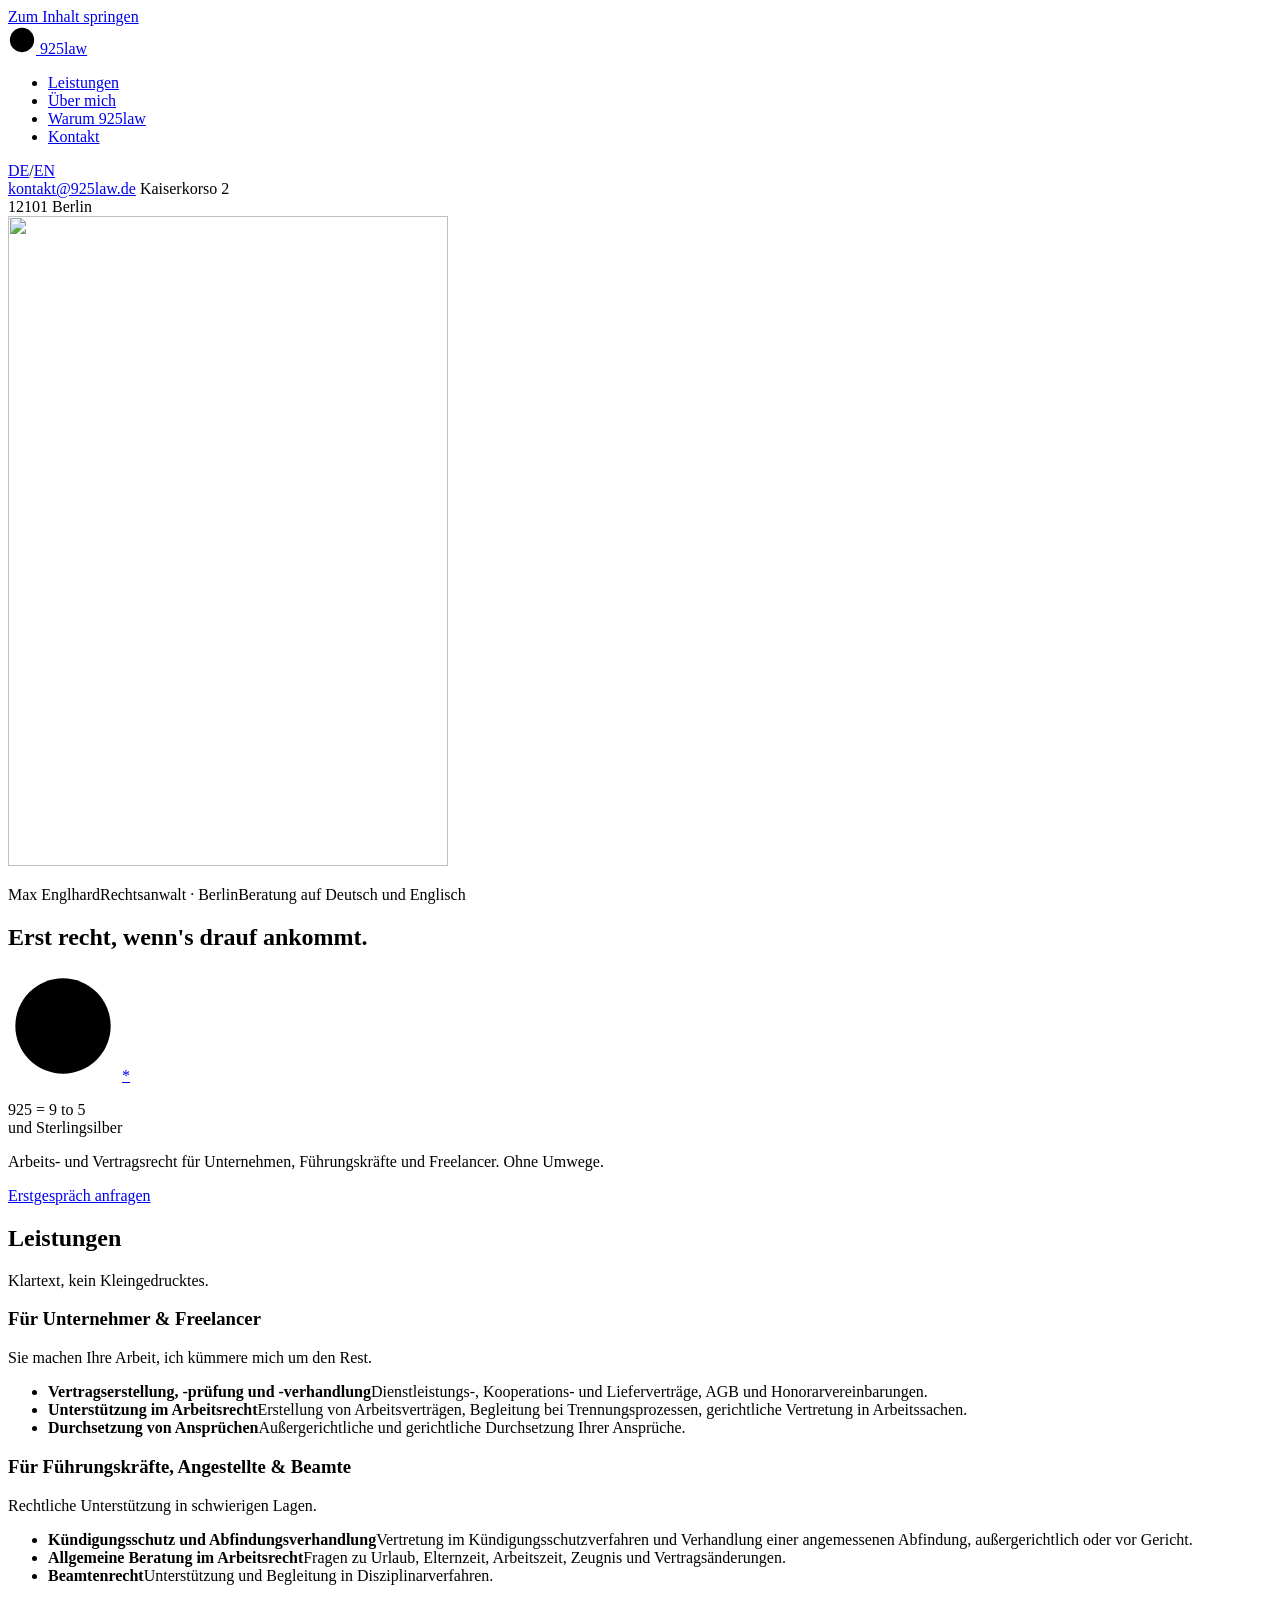
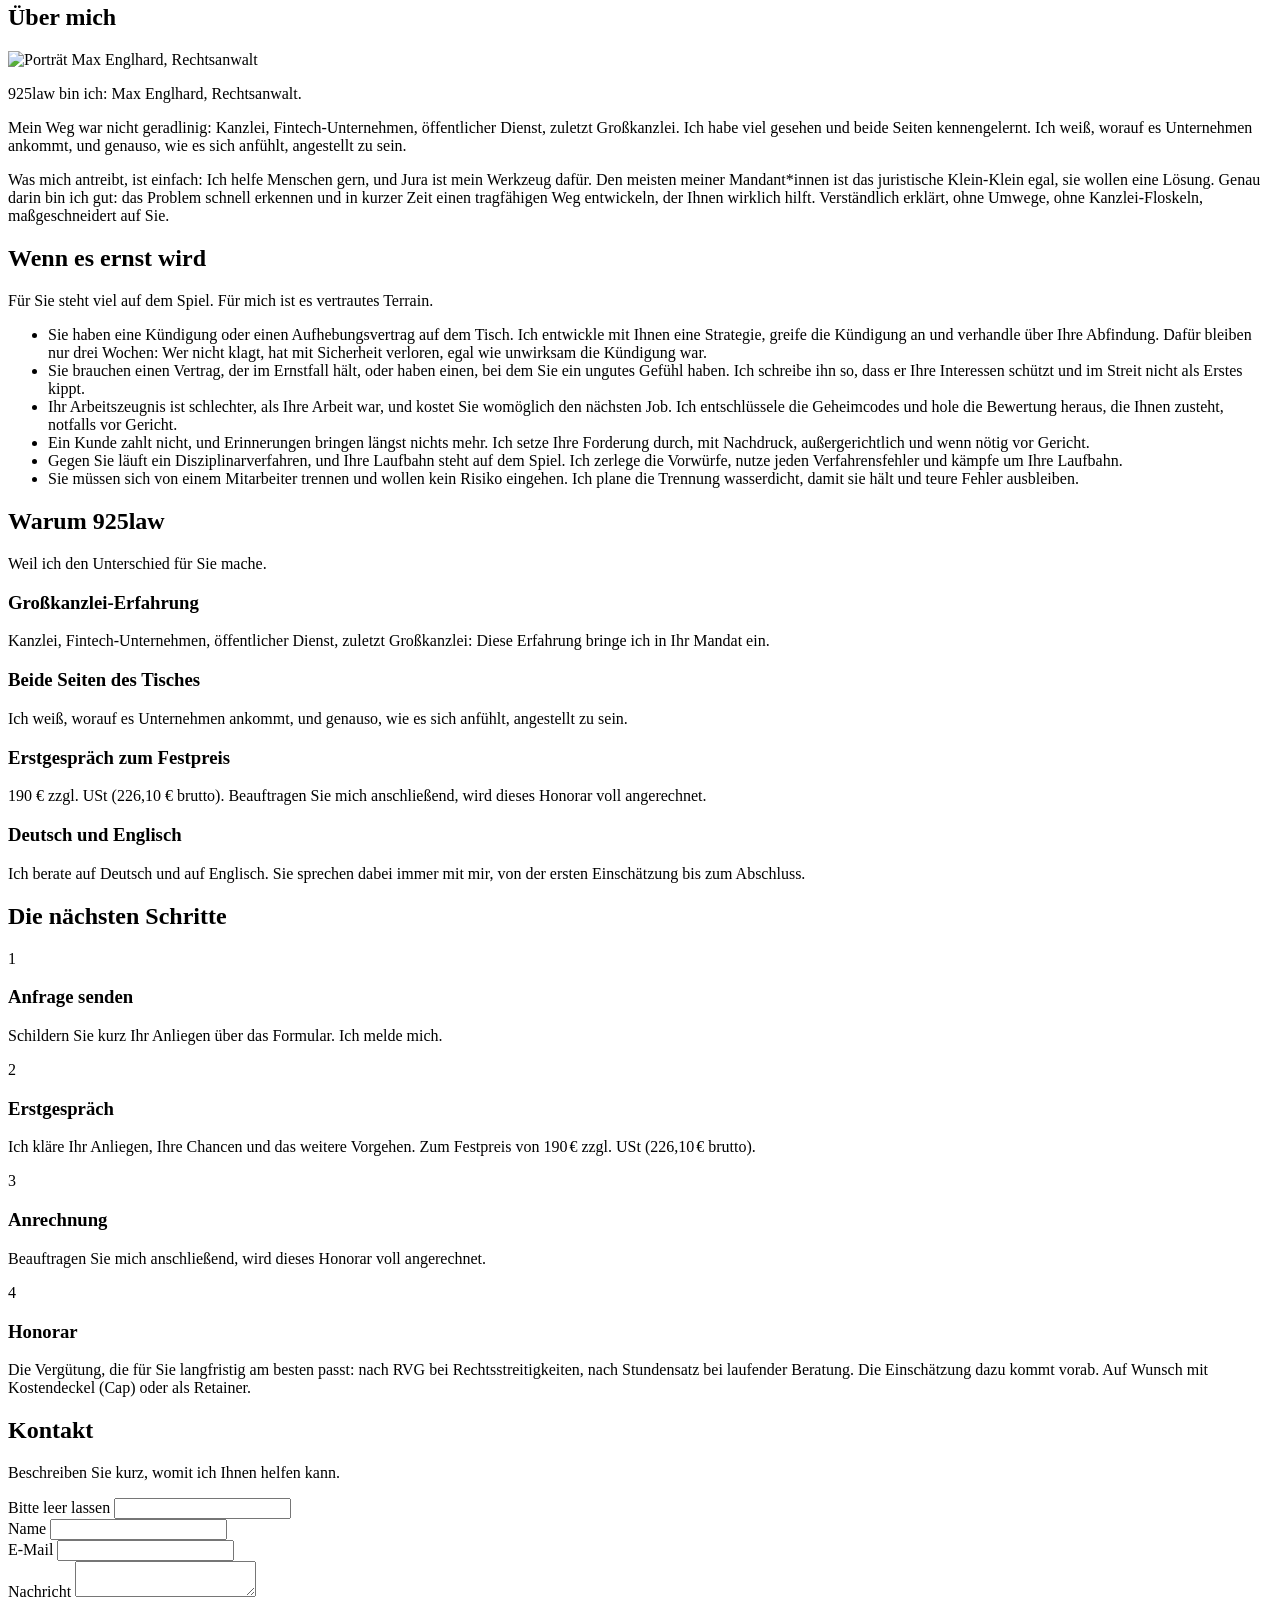
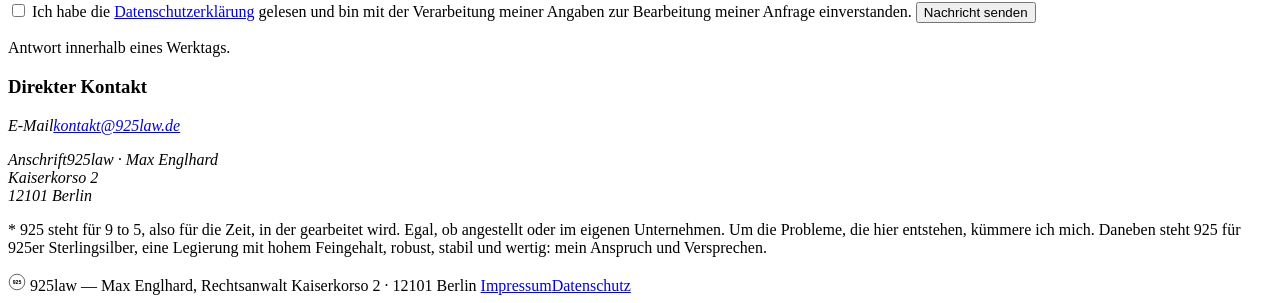
==== website/index.html @ c3d80849 "Remove three unused CSS rules (.asterisk, #about p.punch, .why-item h3 .neg)" ====
<!DOCTYPE html>

<html class="home" lang="de">
<head>
<meta charset="utf-8">
<meta content="width=device-width, initial-scale=1.0" name="viewport">
<script>if('IntersectionObserver' in window){document.documentElement.classList.add('js-anim');}</script>
<title>925law – Rechtsanwalt Arbeitsrecht &amp; Vertragsrecht Berlin | Max Englhard</title>
<link href="/fonts.css?v=c074624e13" rel="stylesheet">
<link href="/site.css?v=eb62a90354" rel="stylesheet">
<meta content="Rechtsanwalt Max Englhard, Berlin: Arbeits- und Vertragsrecht. Kündigung, Abfindung, Aufhebungsvertrag, Verträge, Forderungen. Erstgespräch zum Festpreis." name="description"><meta content="index,follow" name="robots"><meta content="Max Englhard" name="author"><link href="https://925law.de/" rel="canonical"><link href="https://925law.de/" hreflang="de" rel="alternate"><link href="https://925law.de/en/" hreflang="en" rel="alternate"><link href="https://925law.de/" hreflang="x-default" rel="alternate"><link href="/favicon.svg" rel="icon" type="image/svg+xml"><link href="/favicon-32.png" rel="icon" sizes="32x32" type="image/png"><link href="/apple-touch-icon.png" rel="apple-touch-icon"><meta content="website" property="og:type"><meta content="925law" property="og:site_name"><meta content="925law – Rechtsanwalt Arbeitsrecht &amp; Vertragsrecht Berlin | Max Englhard" property="og:title"><meta content="Rechtsanwalt Max Englhard, Berlin: Arbeits- und Vertragsrecht. Kündigung, Abfindung, Aufhebungsvertrag, Verträge, Forderungen. Erstgespräch zum Festpreis." property="og:description"><meta content="https://925law.de/" property="og:url"><meta content="https://925law.de/og-image.png" property="og:image"><meta content="de_DE" property="og:locale"><meta content="en_US" property="og:locale:alternate"><meta content="summary_large_image" name="twitter:card"><meta content="925law – Rechtsanwalt Arbeitsrecht &amp; Vertragsrecht Berlin | Max Englhard" name="twitter:title"><meta content="Rechtsanwalt Max Englhard, Berlin: Arbeits- und Vertragsrecht. Kündigung, Abfindung, Aufhebungsvertrag, Verträge, Forderungen. Erstgespräch zum Festpreis." name="twitter:description"><meta content="https://925law.de/og-image.png" name="twitter:image"><script type="application/ld+json">{
  "@context": "https://schema.org",
  "@type": "Attorney",
  "name": "925law – Max Englhard",
  "url": "https://925law.de/",
  "image": "https://925law.de/og-image.png",
  "description": "Rechtsanwalt Max Englhard, Berlin: Arbeits- und Vertragsrecht. Kündigung, Abfindung, Aufhebungsvertrag, Verträge, Forderungen. Erstgespräch zum Festpreis.",
  "areaServed": "Berlin, Germany",
  "availableLanguage": [
    "de",
    "en"
  ],
  "knowsAbout": [
    "Arbeitsrecht",
    "Kündigungsschutz",
    "Abfindung",
    "Aufhebungsvertrag",
    "Vertragsrecht",
    "Forderungseinzug",
    "Beamtenrecht",
    "Employment law",
    "Contract law"
  ],
  "founder": {
    "@type": "Person",
    "name": "Max Englhard",
    "jobTitle": "Rechtsanwalt"
  },
  "memberOf": {
    "@type": "Organization",
    "name": "Rechtsanwaltskammer Berlin"
  },
  "address": {
    "@type": "PostalAddress",
    "streetAddress": "Kaiserkorso 2",
    "postalCode": "12101",
    "addressLocality": "Berlin",
    "addressCountry": "DE"
  },
  "email": "kontakt@925law.de"
}</script><script data-domain="925law.de" defer src="https://plausible.io/js/script.js"></script></head>
<body>
<a class="skip" href="#hero">Zum Inhalt springen</a>
<div class="layout">
<nav class="sidebar">
<div class="sidebar-top">
<a class="brand" href="#hero">
<svg aria-hidden="true" class="logo-mark" height="28" viewbox="0 0 120 120" width="28">
<circle cx="60" cy="60" r="52"></circle>
<circle cx="60" cy="60" opacity="0.5" r="42" stroke-width="1.4"></circle>
<text font-size="26" text-anchor="middle" x="60" y="68">925</text>
</svg>
<span>925law</span>
</a>
<ul>
<li><a href="#services">Leistungen</a></li>
<li><a href="#about">Über mich</a></li>
<li><a href="#why">Warum 925law</a></li>
<li><a href="#contact">Kontakt</a></li>
</ul>
</div>
<div class="sidebar-bottom">
<div class="lang-switch"><a aria-current="true" class="lang-de lang-active" href="/" hreflang="de">DE</a><span aria-hidden="true" class="sep">/</span><a class="lang-en" href="/en/" hreflang="en">EN</a></div>
<a href="mailto:kontakt@925law.de">kontakt@925law.de</a>

<span class="sidebar-address">Kaiserkorso 2<br>12101 Berlin</span>
</div>
</nav>
<main>
<section id="hero">
<div class="hero-id">
<img alt class="hero-portrait" decoding="async" height="650" src="/portrait.webp" width="440">
<p class="kicker"><span class="kicker-name">Max Englhard</span><span>Rechtsanwalt · Berlin</span><span>Beratung auf Deutsch und Englisch</span></p>
</div>
<div class="hero-headline-row">
<h1>Erst <span class="accent-num">recht</span>, wenn's drauf ankommt.</h1>
<div class="stamp-wrap">
<div class="stamp-mark">
<svg aria-hidden="true" class="stamp stamp-hero" height="110" viewbox="0 0 120 120" width="110">
<circle cx="60" cy="60" r="52"></circle>
<circle cx="60" cy="60" opacity="0.5" r="42" stroke-width="0.8"></circle>
<text font-size="26" text-anchor="middle" x="60" y="68">925</text>
</svg>
<a aria-label="Erklärung zu 925" class="stamp-asterisk" href="#footnote">*</a>
</div>
<p class="stamp-note">925 = 9 to 5<br>und Sterlingsilber</p>
</div>
</div>
<p class="sub">Arbeits- und Vertragsrecht für Unternehmen, Führungskräfte und Freelancer. Ohne Umwege.</p>
<a class="cta" href="#contact">Erstgespräch anfragen</a>
</section>
<section id="services">
<h2 class="section-title">Leistungen</h2>
<p class="section-lead"><span class="accent-word">Klartext</span>, kein Kleingedrucktes.</p>
<div class="services-stack">
<div class="service-block">
<div>
<h3>Für Unternehmer &amp; Freelancer</h3>
<p class="intro">Sie machen Ihre Arbeit, ich kümmere mich um den Rest.</p>
</div>
<ul>
<li><strong>Vertragserstellung, -prüfung und -verhandlung</strong><span>Dienstleistungs-, Kooperations- und Lieferverträge, AGB und Honorarvereinbarungen.</span></li>
<li><strong>Unterstützung im Arbeitsrecht</strong><span>Erstellung von Arbeitsverträgen, Begleitung bei Trennungsprozessen, gerichtliche Vertretung in Arbeitssachen.</span></li>
<li><strong>Durchsetzung von Ansprüchen</strong><span>Außergerichtliche und gerichtliche Durchsetzung Ihrer Ansprüche.</span></li>
</ul>
</div>
<div class="service-block">
<div>
<h3>Für Führungskräfte, Angestellte &amp; Beamte</h3>
<p class="intro">Rechtliche Unterstützung in schwierigen Lagen.</p>
</div>
<ul>
<li><strong>Kündigungsschutz und Abfindungsverhandlung</strong><span>Vertretung im Kündigungsschutzverfahren und Verhandlung einer angemessenen Abfindung, außergerichtlich oder vor Gericht.</span></li>
<li><strong>Allgemeine Beratung im Arbeitsrecht</strong><span>Fragen zu Urlaub, Elternzeit, Arbeitszeit, Zeugnis und Vertragsänderungen.</span></li>
<li><strong>Beamtenrecht</strong><span>Unterstützung und Begleitung in Disziplinarverfahren.</span></li>
</ul>
</div>
</div>
</section>
<section id="about">
<h2 class="section-title">Über mich</h2>
<div class="about-grid">
<img alt="Porträt Max Englhard, Rechtsanwalt" class="portrait" decoding="async" height="650" loading="lazy" src="/portrait.webp" width="440">
<div>
<p class="lead"><span class="accent-word">925law</span> bin ich: Max Englhard, Rechtsanwalt.</p>
<p>Mein Weg war nicht geradlinig: Kanzlei, Fintech-Unternehmen, öffentlicher Dienst, zuletzt Großkanzlei. Ich habe viel gesehen und beide Seiten kennengelernt. Ich weiß, worauf es Unternehmen ankommt, und genauso, wie es sich anfühlt, angestellt zu sein.</p>
<p>Was mich antreibt, ist einfach: Ich helfe Menschen gern, und Jura ist mein Werkzeug dafür. Den meisten meiner Mandant*innen ist das juristische Klein-Klein egal, sie wollen eine Lösung. Genau darin bin ich gut: das Problem schnell erkennen und in kurzer Zeit einen tragfähigen Weg entwickeln, der Ihnen wirklich hilft. Verständlich erklärt, ohne Umwege, ohne Kanzlei-Floskeln, maßgeschneidert auf Sie.</p>
</div>
</div>
</section>
<section id="situations">
<h2 class="section-title">Wenn es ernst wird</h2>
<p class="section-lead">Für Sie steht viel auf dem Spiel. Für mich ist es vertrautes Terrain.</p>
<ul class="situations-grid">
<li>Sie haben eine <span class="accent-word">Kündigung</span> oder einen Aufhebungsvertrag auf dem Tisch. Ich entwickle mit Ihnen eine Strategie, greife die Kündigung an und verhandle über Ihre Abfindung. Dafür bleiben nur drei Wochen: Wer nicht klagt, hat mit Sicherheit verloren, egal wie unwirksam die Kündigung war.</li>
<li>Sie brauchen einen <span class="accent-word">Vertrag</span>, der im Ernstfall hält, oder haben einen, bei dem Sie ein ungutes Gefühl haben. Ich schreibe ihn so, dass er Ihre Interessen schützt und im Streit nicht als Erstes kippt.</li>
<li>Ihr <span class="accent-word">Arbeitszeugnis</span> ist schlechter, als Ihre Arbeit war, und kostet Sie womöglich den nächsten Job. Ich entschlüssele die Geheimcodes und hole die Bewertung heraus, die Ihnen zusteht, notfalls vor Gericht.</li>
<li>Ein Kunde zahlt nicht, und Erinnerungen bringen längst nichts mehr. Ich setze Ihre <span class="accent-word">Forderung</span> durch, mit Nachdruck, außergerichtlich und wenn nötig vor Gericht.</li>
<li>Gegen Sie läuft ein <span class="accent-word">Disziplinarverfahren</span>, und Ihre Laufbahn steht auf dem Spiel. Ich zerlege die Vorwürfe, nutze jeden Verfahrensfehler und kämpfe um Ihre Laufbahn.</li>
<li>Sie müssen sich von einem Mitarbeiter trennen und wollen kein Risiko eingehen. Ich plane die <span class="accent-word">Trennung</span> wasserdicht, damit sie hält und teure Fehler ausbleiben.</li>
</ul>
</section>
<section id="why">
<h2 class="section-title">Warum 925law</h2>
<p class="section-lead">Weil ich den <span class="accent-word">Unterschied</span> für Sie mache.</p>
<div class="why-grid">
<div class="why-item">
<h3>Großkanzlei-Erfahrung</h3>
<p>Kanzlei, Fintech-Unternehmen, öffentlicher Dienst, zuletzt Großkanzlei: Diese Erfahrung bringe ich in Ihr Mandat ein.</p>
</div>
<div class="why-item">
<h3>Beide Seiten des Tisches</h3>
<p>Ich weiß, worauf es Unternehmen ankommt, und genauso, wie es sich anfühlt, angestellt zu sein.</p>
</div>
<div class="why-item">
<h3>Erstgespräch zum Festpreis</h3>
<p>190 € zzgl. USt (226,10 € brutto). Beauftragen Sie mich anschließend, wird dieses Honorar voll angerechnet.</p>
</div>
<div class="why-item">
<h3>Deutsch und Englisch</h3>
<p>Ich berate auf Deutsch und auf Englisch. Sie sprechen dabei immer mit mir, von der ersten Einschätzung bis zum Abschluss.</p>
</div>
</div>
</section>
<section id="process">
<h2 class="section-title">Die nächsten Schritte</h2>
<div class="steps-grid">
<div class="step">
<div class="num">1</div>
<h3>Anfrage senden</h3>
<p>Schildern Sie kurz Ihr Anliegen über das Formular. Ich melde mich.</p>
</div>
<div class="step">
<div class="num">2</div>
<h3>Erstgespräch</h3>
<p>Ich kläre Ihr Anliegen, Ihre Chancen und das weitere Vorgehen. Zum Festpreis von 190 € zzgl. USt (226,10 € brutto).</p>
</div>
<div class="step">
<div class="num">3</div>
<h3>Anrechnung</h3>
<p>Beauftragen Sie mich anschließend, wird dieses Honorar voll angerechnet.</p>
</div>
<div class="step">
<div class="num">4</div>
<h3>Honorar</h3>
<p>Die Vergütung, die für Sie langfristig am besten passt: nach RVG bei Rechtsstreitigkeiten, nach Stundensatz bei laufender Beratung. Die Einschätzung dazu kommt vorab. Auf Wunsch mit Kostendeckel (Cap) oder als Retainer.</p>
</div>
</div>
</section>
<section id="contact">
<h2 class="section-title">Kontakt</h2>
<p class="intro" id="contact-intro">Beschreiben Sie kurz, womit ich Ihnen <span class="accent-word">helfen</span> kann.</p>
<div class="contact-grid">
<form action="/kontakt.php" id="contact-form" method="POST">
<div aria-hidden="true" class="hp"><label><span>Bitte leer lassen</span> <input autocomplete="off" name="fax_ref" tabindex="-1" type="text"></label></div>
<input name="lang" type="hidden" value="de">
<div class="field">
<label for="name">Name</label>
<input id="name" name="name" required type="text">
</div>
<div class="field">
<label for="email">E-Mail</label>
<input id="email" name="email" required type="email">
</div>
<div class="field">
<label for="message">Nachricht</label>
<textarea id="message" name="message" required></textarea>
</div>
<label class="consent"><input name="consent" required type="checkbox"> <span>Ich habe die <a href="/datenschutz.html">Datenschutzerklärung</a> gelesen und bin mit der Verarbeitung meiner Angaben zur Bearbeitung meiner Anfrage einverstanden.</span></label>
<button class="cta" type="submit">Nachricht senden</button>
<p class="form-note">Antwort innerhalb eines Werktags.</p>
<p aria-live="polite" class="form-status" hidden id="form-status" role="status"></p>
</form>
<p class="form-thanks" hidden>Vielen Dank für Ihre Nachricht. Ich melde mich.</p>
<div class="contact-details">
<h3>Direkter Kontakt</h3>
<address>
<p><span class="lbl">E-Mail</span><a href="mailto:kontakt@925law.de">kontakt@925law.de</a></p>

<p><span class="lbl">Anschrift</span>925law · Max Englhard<br>Kaiserkorso 2<br>12101 Berlin</p>
</address>
</div>
</div>
</section>
<footer>
<div class="footnote" id="footnote">
<p>* <span class="fn-num">925</span> steht für 9 to 5, also für die Zeit, in der gearbeitet wird. Egal, ob angestellt oder im eigenen Unternehmen. Um die Probleme, die hier entstehen, kümmere ich mich. Daneben steht 925 für 925er Sterlingsilber, eine Legierung mit hohem Feingehalt, robust, stabil und wertig: mein Anspruch und Versprechen.</p>
</div>
<div class="footer-bottom">
<span class="footer-brand">
<svg aria-hidden="true" height="18" viewbox="0 0 120 120" width="18">
<circle cx="60" cy="60" fill="none" r="52" stroke="currentColor" stroke-width="4"></circle>
<text fill="currentColor" font-family="'Archivo', sans-serif" font-size="34" font-weight="700" text-anchor="middle" x="60" y="72">925</text>
</svg>
<span>925law — Max Englhard, Rechtsanwalt</span>
</span>
<span>Kaiserkorso 2 · 12101 Berlin</span>
<span class="footer-legal"><a href="/impressum.html">Impressum</a><a href="/datenschutz.html">Datenschutz</a></span>
</div>
</footer>
</main>
</div>
<script>
(function(){
  if(!('IntersectionObserver' in window)){ document.documentElement.classList.remove('js-anim'); return; }
  var els = document.querySelectorAll('main > section:not(#hero), footer');
  var io = new IntersectionObserver(function(entries){
    entries.forEach(function(e){
      if(e.isIntersecting){ e.target.classList.add('is-visible'); io.unobserve(e.target); }
    });
  }, { threshold: 0.05, rootMargin: '0px 0px -8% 0px' });
  els.forEach(function(el){ io.observe(el); });
})();
</script>
<script>
  (function(){
    var form = document.getElementById('contact-form');
    var status = document.getElementById('form-status');
    var ERR = "Es gab ein Problem beim Senden. Bitte prüfen Sie Ihre Angaben oder schreiben Sie direkt an kontakt@925law.de.";
    var PREVIEW = /\.github\.io$/.test(location.hostname);
    function showThanks(){
      if(form) form.hidden = true;
      var i = document.getElementById('contact-intro'); if(i) i.hidden = true;
      var t = document.querySelector('.form-thanks');
      if(t){ t.hidden = false; t.setAttribute('tabindex', '-1'); t.focus(); }
    }
    function showError(msg){ if(status){ status.textContent = msg; status.hidden = false; } }
    try{
      if(/[?&]sent=1/.test(location.search)){
        showThanks();
        history.replaceState(null, '', location.pathname + '#contact');
      } else if(/[?&]error=/.test(location.search)){
        showError(ERR);
        history.replaceState(null, '', location.pathname + '#contact');
      }
    }catch(e){}
    if(form){
      form.addEventListener('submit', function(e){
        e.preventDefault();
        if(PREVIEW){ showError("Vorschau: In dieser Testversion ist das Formular deaktiviert. Auf der echten Seite geht die Nachricht an kontakt@925law.de."); return; }
        var btn = form.querySelector('button[type=submit]');
        if(btn && btn.disabled) return;
        if(btn) btn.disabled = true;
        if(status) status.hidden = true;
        fetch(form.action, { method: 'POST', body: new FormData(form),
          headers: { 'Accept': 'application/json', 'X-Requested-With': 'XMLHttpRequest' } })
        .then(function(r){ return r.json().catch(function(){ return { ok: r.ok }; }); })
        .then(function(res){
          if(res && res.ok){ showThanks(); }
          else { showError(ERR); if(btn) btn.disabled = false; }
        })
        .catch(function(){ showError(ERR); if(btn) btn.disabled = false; });
      });
    }
  })();
</script>
</body>
</html>
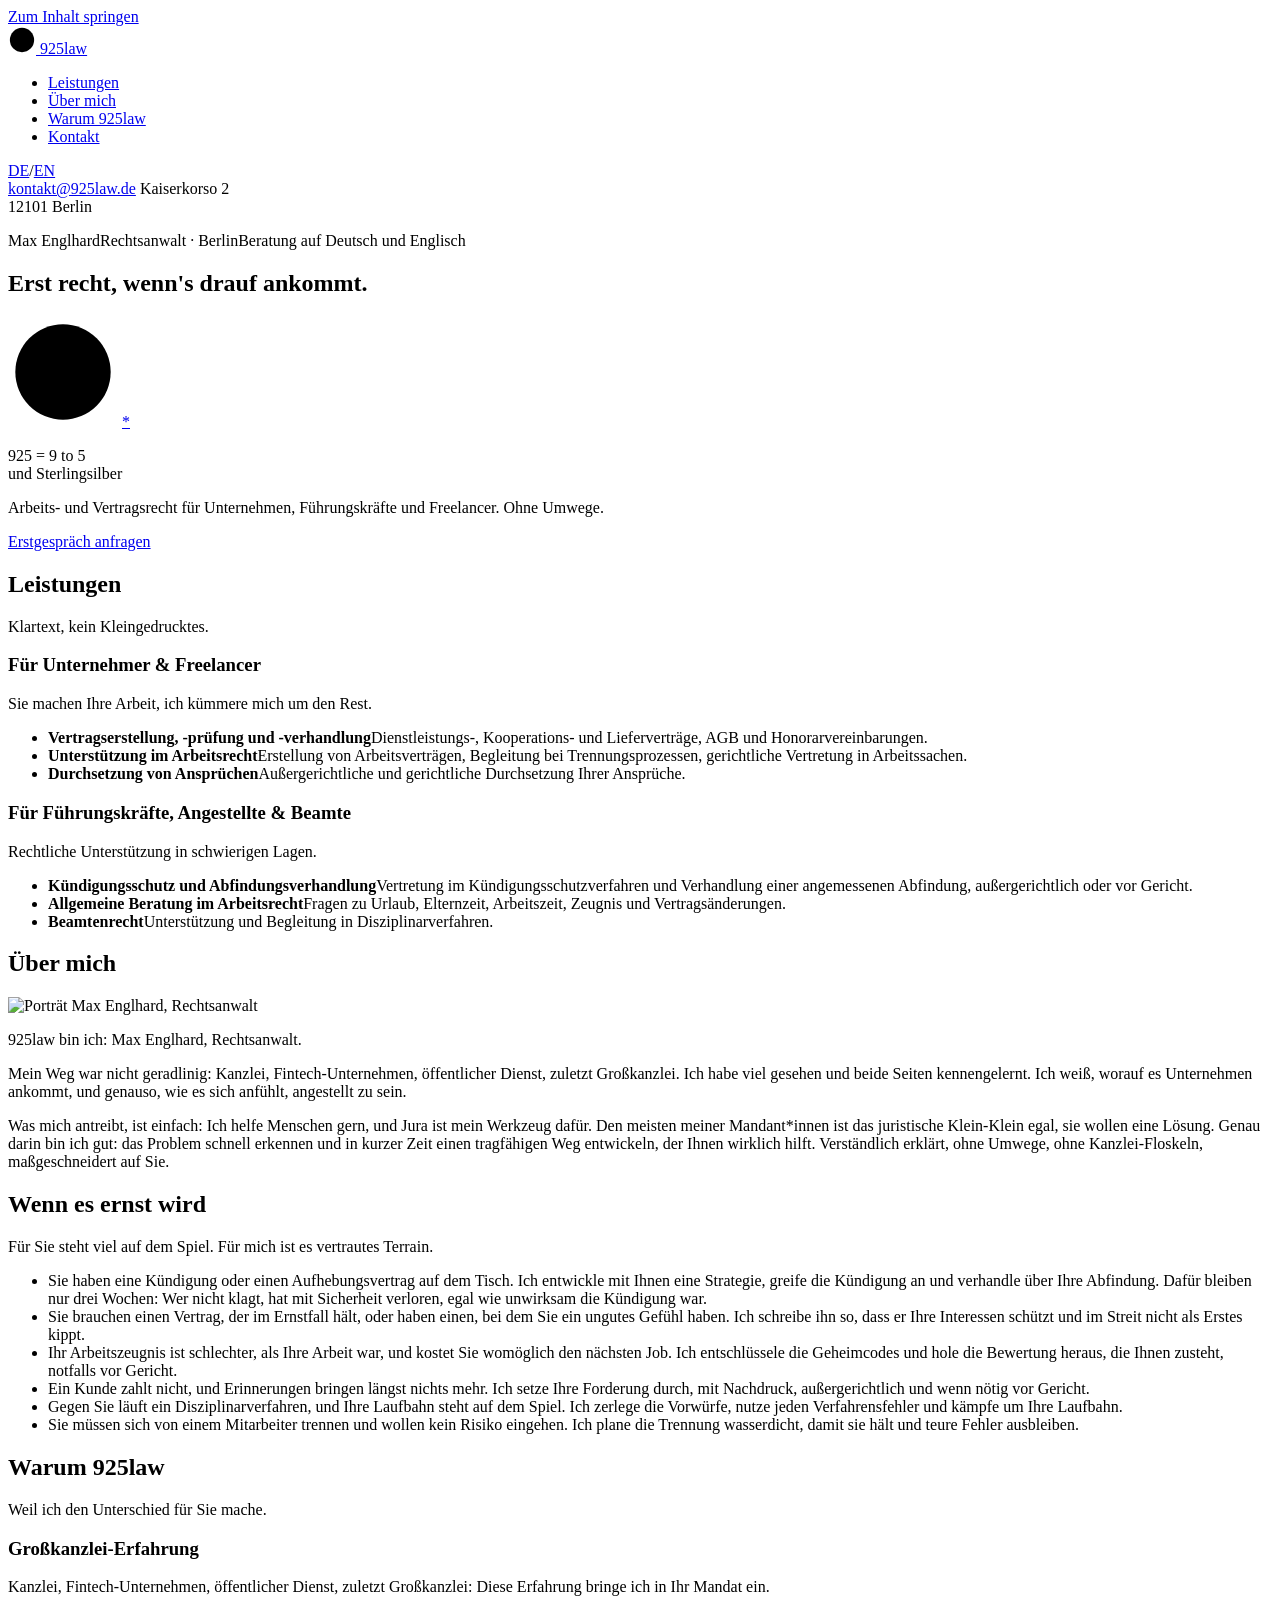
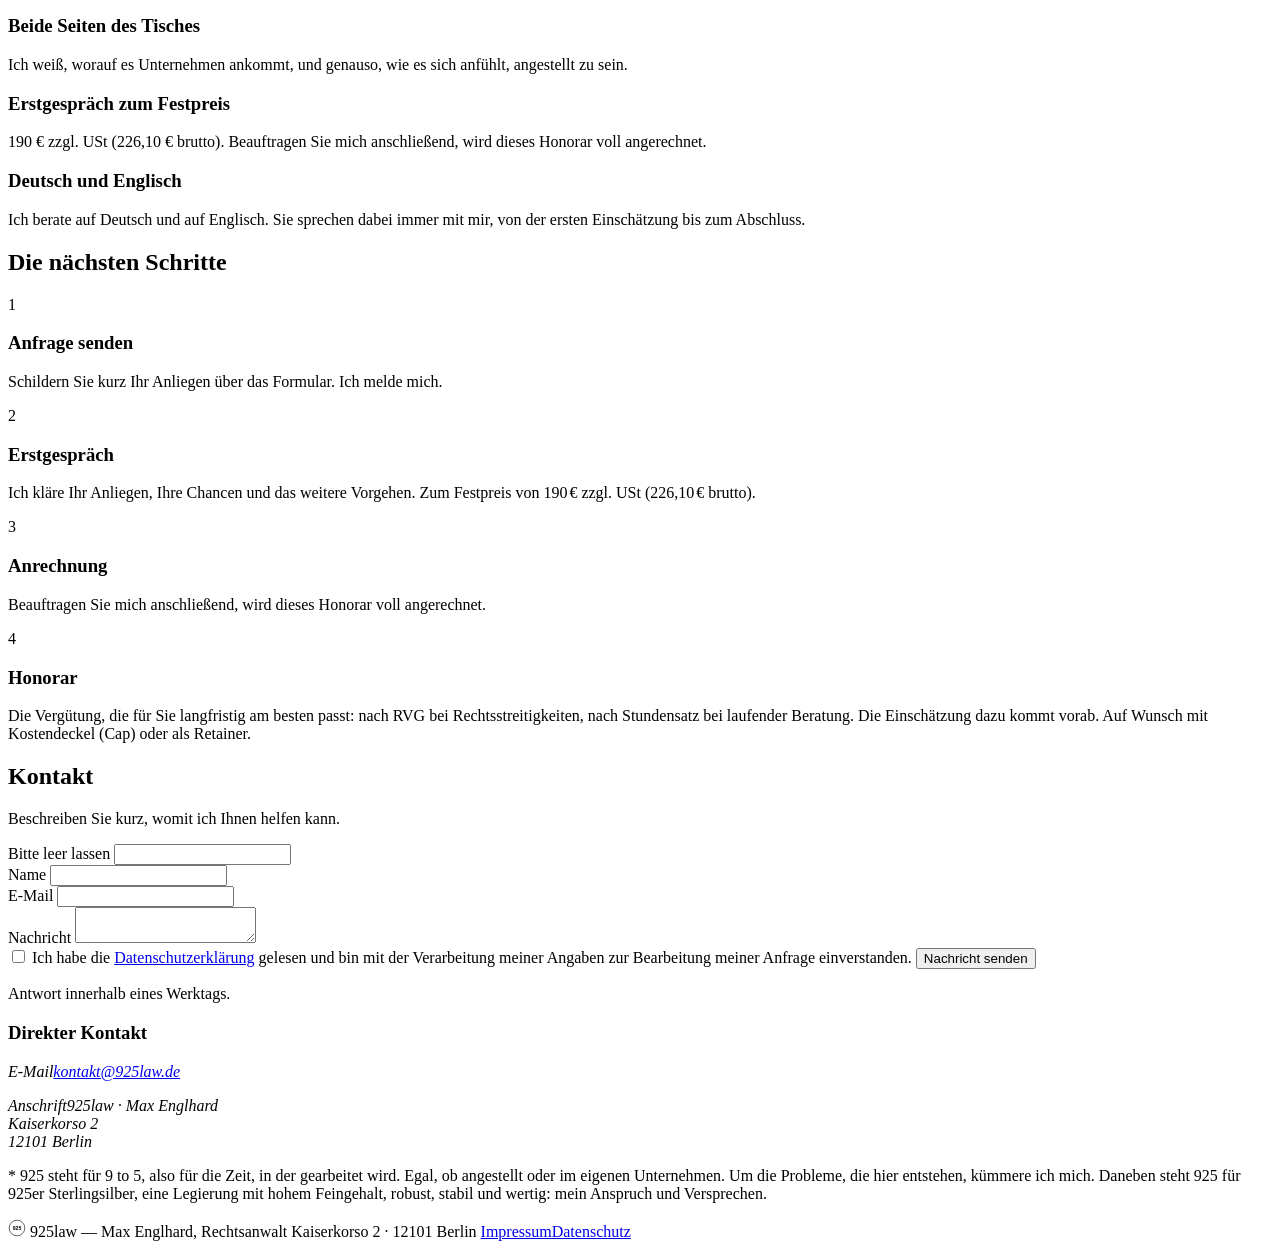
==== commit 92df8364: "Remove the small portrait from the top of the homepage The portrait in the About section stays.  Co-" ====
--- a/website/index.html
+++ b/website/index.html
@@ -7,7 +7,7 @@
 <script>if('IntersectionObserver' in window){document.documentElement.classList.add('js-anim');}</script>
 <title>925law – Rechtsanwalt Arbeitsrecht &amp; Vertragsrecht Berlin | Max Englhard</title>
 <link href="/fonts.css?v=c074624e13" rel="stylesheet">
-<link href="/site.css?v=eb62a90354" rel="stylesheet">
+<link href="/site.css?v=dac572dea9" rel="stylesheet">
 <meta content="Rechtsanwalt Max Englhard, Berlin: Arbeits- und Vertragsrecht. Kündigung, Abfindung, Aufhebungsvertrag, Verträge, Forderungen. Erstgespräch zum Festpreis." name="description"><meta content="index,follow" name="robots"><meta content="Max Englhard" name="author"><link href="https://925law.de/" rel="canonical"><link href="https://925law.de/" hreflang="de" rel="alternate"><link href="https://925law.de/en/" hreflang="en" rel="alternate"><link href="https://925law.de/" hreflang="x-default" rel="alternate"><link href="/favicon.svg" rel="icon" type="image/svg+xml"><link href="/favicon-32.png" rel="icon" sizes="32x32" type="image/png"><link href="/apple-touch-icon.png" rel="apple-touch-icon"><meta content="website" property="og:type"><meta content="925law" property="og:site_name"><meta content="925law – Rechtsanwalt Arbeitsrecht &amp; Vertragsrecht Berlin | Max Englhard" property="og:title"><meta content="Rechtsanwalt Max Englhard, Berlin: Arbeits- und Vertragsrecht. Kündigung, Abfindung, Aufhebungsvertrag, Verträge, Forderungen. Erstgespräch zum Festpreis." property="og:description"><meta content="https://925law.de/" property="og:url"><meta content="https://925law.de/og-image.png" property="og:image"><meta content="de_DE" property="og:locale"><meta content="en_US" property="og:locale:alternate"><meta content="summary_large_image" name="twitter:card"><meta content="925law – Rechtsanwalt Arbeitsrecht &amp; Vertragsrecht Berlin | Max Englhard" name="twitter:title"><meta content="Rechtsanwalt Max Englhard, Berlin: Arbeits- und Vertragsrecht. Kündigung, Abfindung, Aufhebungsvertrag, Verträge, Forderungen. Erstgespräch zum Festpreis." name="twitter:description"><meta content="https://925law.de/og-image.png" name="twitter:image"><script type="application/ld+json">{
   "@context": "https://schema.org",
   "@type": "Attorney",
@@ -79,7 +79,6 @@
 <main>
 <section id="hero">
 <div class="hero-id">
-<img alt class="hero-portrait" decoding="async" height="650" src="/portrait.webp" width="440">
 <p class="kicker"><span class="kicker-name">Max Englhard</span><span>Rechtsanwalt · Berlin</span><span>Beratung auf Deutsch und Englisch</span></p>
 </div>
 <div class="hero-headline-row">
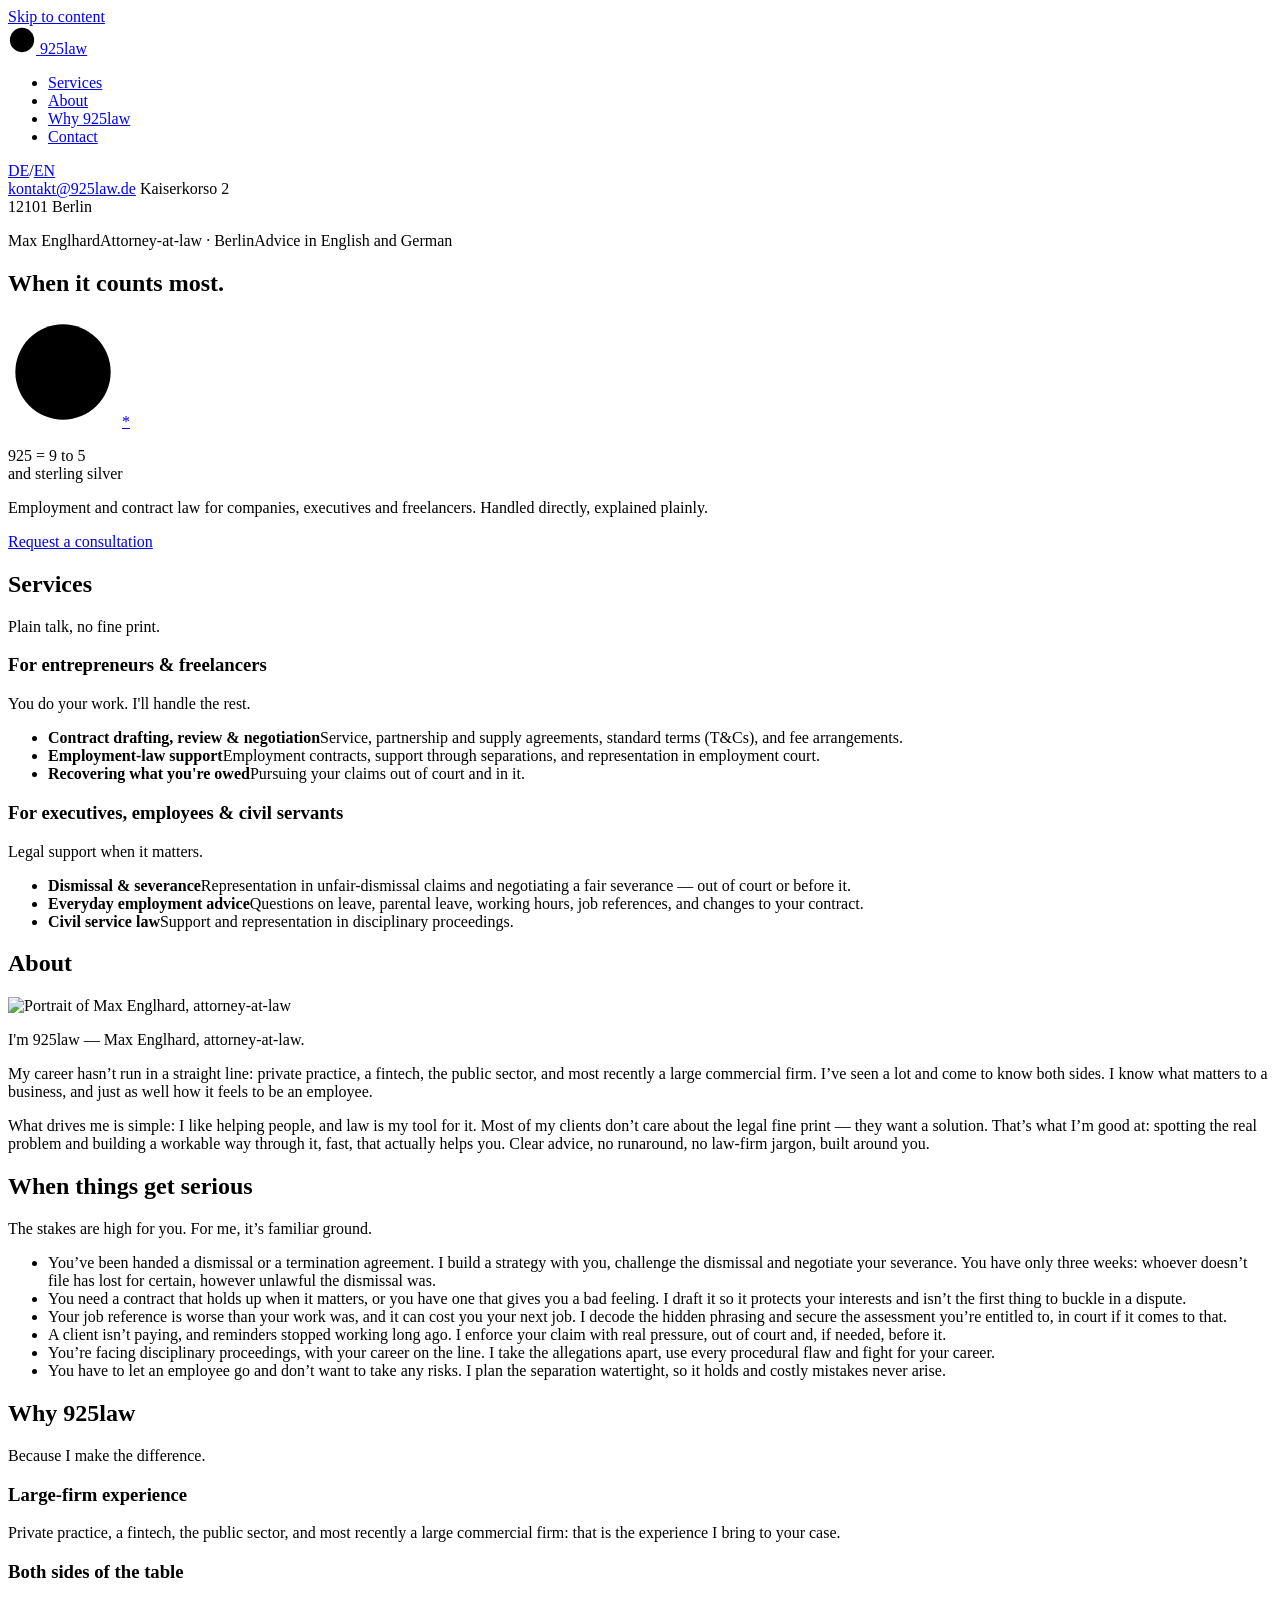
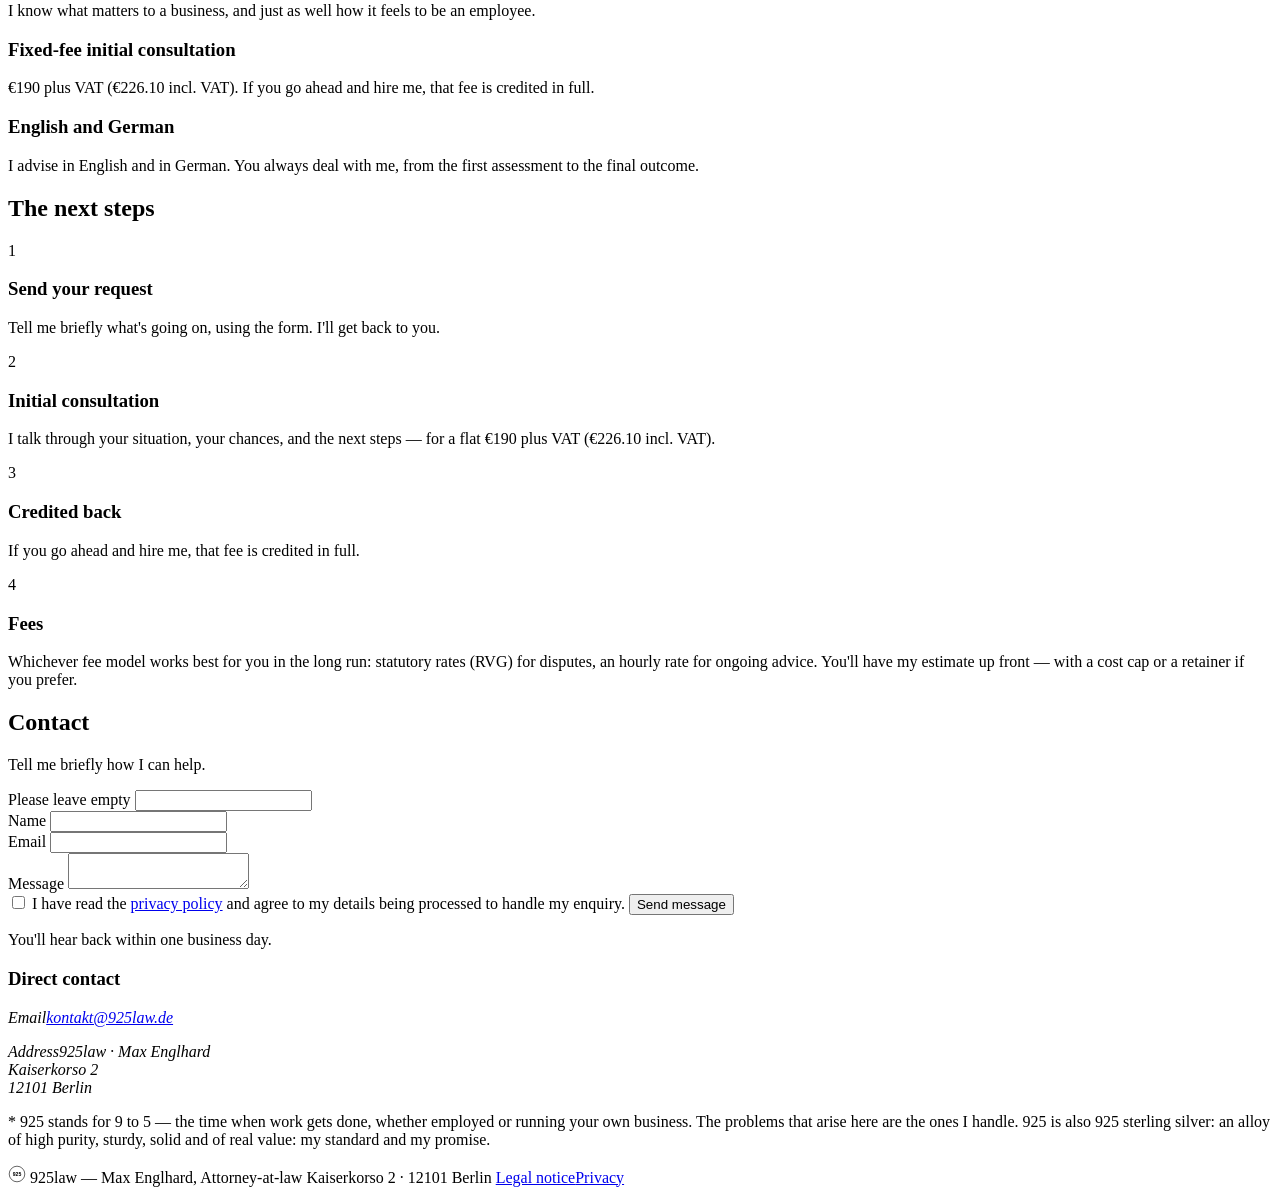
==== commit 3428dc78: "Make English the default language: English at /, German at /de/ - Generator writes the English homep" ====
--- a/website/index.html
+++ b/website/index.html
@@ -1,20 +1,20 @@
 <!DOCTYPE html>
 
-<html class="home" lang="de">
+<html class="home" lang="en">
 <head>
 <meta charset="utf-8">
 <meta content="width=device-width, initial-scale=1.0" name="viewport">
 <script>if('IntersectionObserver' in window){document.documentElement.classList.add('js-anim');}</script>
-<title>925law – Rechtsanwalt Arbeitsrecht &amp; Vertragsrecht Berlin | Max Englhard</title>
+<title>925law – English-speaking Employment &amp; Contract Lawyer in Berlin | Max Englhard</title>
 <link href="/fonts.css?v=c074624e13" rel="stylesheet">
 <link href="/site.css?v=dac572dea9" rel="stylesheet">
-<meta content="Rechtsanwalt Max Englhard, Berlin: Arbeits- und Vertragsrecht. Kündigung, Abfindung, Aufhebungsvertrag, Verträge, Forderungen. Erstgespräch zum Festpreis." name="description"><meta content="index,follow" name="robots"><meta content="Max Englhard" name="author"><link href="https://925law.de/" rel="canonical"><link href="https://925law.de/" hreflang="de" rel="alternate"><link href="https://925law.de/en/" hreflang="en" rel="alternate"><link href="https://925law.de/" hreflang="x-default" rel="alternate"><link href="/favicon.svg" rel="icon" type="image/svg+xml"><link href="/favicon-32.png" rel="icon" sizes="32x32" type="image/png"><link href="/apple-touch-icon.png" rel="apple-touch-icon"><meta content="website" property="og:type"><meta content="925law" property="og:site_name"><meta content="925law – Rechtsanwalt Arbeitsrecht &amp; Vertragsrecht Berlin | Max Englhard" property="og:title"><meta content="Rechtsanwalt Max Englhard, Berlin: Arbeits- und Vertragsrecht. Kündigung, Abfindung, Aufhebungsvertrag, Verträge, Forderungen. Erstgespräch zum Festpreis." property="og:description"><meta content="https://925law.de/" property="og:url"><meta content="https://925law.de/og-image.png" property="og:image"><meta content="de_DE" property="og:locale"><meta content="en_US" property="og:locale:alternate"><meta content="summary_large_image" name="twitter:card"><meta content="925law – Rechtsanwalt Arbeitsrecht &amp; Vertragsrecht Berlin | Max Englhard" name="twitter:title"><meta content="Rechtsanwalt Max Englhard, Berlin: Arbeits- und Vertragsrecht. Kündigung, Abfindung, Aufhebungsvertrag, Verträge, Forderungen. Erstgespräch zum Festpreis." name="twitter:description"><meta content="https://925law.de/og-image.png" name="twitter:image"><script type="application/ld+json">{
+<meta content="English-speaking employment and contract lawyer in Berlin: dismissal, severance, contracts and claims. Fixed-fee initial consultation." name="description"><meta content="index,follow" name="robots"><meta content="Max Englhard" name="author"><link href="https://925law.de/" rel="canonical"><link href="https://925law.de/de/" hreflang="de" rel="alternate"><link href="https://925law.de/" hreflang="en" rel="alternate"><link href="https://925law.de/" hreflang="x-default" rel="alternate"><link href="/favicon.svg" rel="icon" type="image/svg+xml"><link href="/favicon-32.png" rel="icon" sizes="32x32" type="image/png"><link href="/apple-touch-icon.png" rel="apple-touch-icon"><meta content="website" property="og:type"><meta content="925law" property="og:site_name"><meta content="925law – English-speaking Employment &amp; Contract Lawyer in Berlin | Max Englhard" property="og:title"><meta content="English-speaking employment and contract lawyer in Berlin: dismissal, severance, contracts and claims. Fixed-fee initial consultation." property="og:description"><meta content="https://925law.de/" property="og:url"><meta content="https://925law.de/og-image-en.png" property="og:image"><meta content="en_US" property="og:locale"><meta content="de_DE" property="og:locale:alternate"><meta content="summary_large_image" name="twitter:card"><meta content="925law – English-speaking Employment &amp; Contract Lawyer in Berlin | Max Englhard" name="twitter:title"><meta content="English-speaking employment and contract lawyer in Berlin: dismissal, severance, contracts and claims. Fixed-fee initial consultation." name="twitter:description"><meta content="https://925law.de/og-image-en.png" name="twitter:image"><script type="application/ld+json">{
   "@context": "https://schema.org",
   "@type": "Attorney",
   "name": "925law – Max Englhard",
   "url": "https://925law.de/",
-  "image": "https://925law.de/og-image.png",
-  "description": "Rechtsanwalt Max Englhard, Berlin: Arbeits- und Vertragsrecht. Kündigung, Abfindung, Aufhebungsvertrag, Verträge, Forderungen. Erstgespräch zum Festpreis.",
+  "image": "https://925law.de/og-image-en.png",
+  "description": "English-speaking employment and contract lawyer in Berlin: dismissal, severance, contracts and claims. Fixed-fee initial consultation.",
   "areaServed": "Berlin, Germany",
   "availableLanguage": [
     "de",
@@ -50,7 +50,7 @@
   "email": "kontakt@925law.de"
 }</script><script data-domain="925law.de" defer src="https://plausible.io/js/script.js"></script></head>
 <body>
-<a class="skip" href="#hero">Zum Inhalt springen</a>
+<a class="skip" href="#hero">Skip to content</a>
 <div class="layout">
 <nav class="sidebar">
 <div class="sidebar-top">
@@ -63,14 +63,14 @@
 <span>925law</span>
 </a>
 <ul>
-<li><a href="#services">Leistungen</a></li>
-<li><a href="#about">Über mich</a></li>
-<li><a href="#why">Warum 925law</a></li>
-<li><a href="#contact">Kontakt</a></li>
+<li><a href="#services">Services</a></li>
+<li><a href="#about">About</a></li>
+<li><a href="#why">Why 925law</a></li>
+<li><a href="#contact">Contact</a></li>
 </ul>
 </div>
 <div class="sidebar-bottom">
-<div class="lang-switch"><a aria-current="true" class="lang-de lang-active" href="/" hreflang="de">DE</a><span aria-hidden="true" class="sep">/</span><a class="lang-en" href="/en/" hreflang="en">EN</a></div>
+<div class="lang-switch"><a class="lang-de" href="/de/" hreflang="de">DE</a><span aria-hidden="true" class="sep">/</span><a aria-current="true" class="lang-en lang-active" href="/" hreflang="en">EN</a></div>
 <a href="mailto:kontakt@925law.de">kontakt@925law.de</a>
 
 <span class="sidebar-address">Kaiserkorso 2<br>12101 Berlin</span>
@@ -79,10 +79,10 @@
 <main>
 <section id="hero">
 <div class="hero-id">
-<p class="kicker"><span class="kicker-name">Max Englhard</span><span>Rechtsanwalt · Berlin</span><span>Beratung auf Deutsch und Englisch</span></p>
+<p class="kicker"><span class="kicker-name">Max Englhard</span><span>Attorney-at-law · Berlin</span><span>Advice in English and German</span></p>
 </div>
 <div class="hero-headline-row">
-<h1>Erst <span class="accent-num">recht</span>, wenn's drauf ankommt.</h1>
+<h1>When it <span class="accent-num">counts</span> most.</h1>
 <div class="stamp-wrap">
 <div class="stamp-mark">
 <svg aria-hidden="true" class="stamp stamp-hero" height="110" viewbox="0 0 120 120" width="110">
@@ -90,150 +90,150 @@
 <circle cx="60" cy="60" opacity="0.5" r="42" stroke-width="0.8"></circle>
 <text font-size="26" text-anchor="middle" x="60" y="68">925</text>
 </svg>
-<a aria-label="Erklärung zu 925" class="stamp-asterisk" href="#footnote">*</a>
-</div>
-<p class="stamp-note">925 = 9 to 5<br>und Sterlingsilber</p>
-</div>
-</div>
-<p class="sub">Arbeits- und Vertragsrecht für Unternehmen, Führungskräfte und Freelancer. Ohne Umwege.</p>
-<a class="cta" href="#contact">Erstgespräch anfragen</a>
+<a aria-label="What 925 stands for" class="stamp-asterisk" href="#footnote">*</a>
+</div>
+<p class="stamp-note">925 = 9 to 5<br>and sterling silver</p>
+</div>
+</div>
+<p class="sub">Employment and contract law for companies, executives and freelancers. Handled directly, explained plainly.</p>
+<a class="cta" href="#contact">Request a consultation</a>
 </section>
 <section id="services">
-<h2 class="section-title">Leistungen</h2>
-<p class="section-lead"><span class="accent-word">Klartext</span>, kein Kleingedrucktes.</p>
+<h2 class="section-title">Services</h2>
+<p class="section-lead"><span class="accent-word">Plain talk</span>, no fine print.</p>
 <div class="services-stack">
 <div class="service-block">
 <div>
-<h3>Für Unternehmer &amp; Freelancer</h3>
-<p class="intro">Sie machen Ihre Arbeit, ich kümmere mich um den Rest.</p>
+<h3>For entrepreneurs &amp; freelancers</h3>
+<p class="intro">You do your work. I'll handle the rest.</p>
 </div>
 <ul>
-<li><strong>Vertragserstellung, -prüfung und -verhandlung</strong><span>Dienstleistungs-, Kooperations- und Lieferverträge, AGB und Honorarvereinbarungen.</span></li>
-<li><strong>Unterstützung im Arbeitsrecht</strong><span>Erstellung von Arbeitsverträgen, Begleitung bei Trennungsprozessen, gerichtliche Vertretung in Arbeitssachen.</span></li>
-<li><strong>Durchsetzung von Ansprüchen</strong><span>Außergerichtliche und gerichtliche Durchsetzung Ihrer Ansprüche.</span></li>
+<li><strong>Contract drafting, review &amp; negotiation</strong><span>Service, partnership and supply agreements, standard terms (T&amp;Cs), and fee arrangements.</span></li>
+<li><strong>Employment-law support</strong><span>Employment contracts, support through separations, and representation in employment court.</span></li>
+<li><strong>Recovering what you're owed</strong><span>Pursuing your claims out of court and in it.</span></li>
 </ul>
 </div>
 <div class="service-block">
 <div>
-<h3>Für Führungskräfte, Angestellte &amp; Beamte</h3>
-<p class="intro">Rechtliche Unterstützung in schwierigen Lagen.</p>
+<h3>For executives, employees &amp; civil servants</h3>
+<p class="intro">Legal support when it matters.</p>
 </div>
 <ul>
-<li><strong>Kündigungsschutz und Abfindungsverhandlung</strong><span>Vertretung im Kündigungsschutzverfahren und Verhandlung einer angemessenen Abfindung, außergerichtlich oder vor Gericht.</span></li>
-<li><strong>Allgemeine Beratung im Arbeitsrecht</strong><span>Fragen zu Urlaub, Elternzeit, Arbeitszeit, Zeugnis und Vertragsänderungen.</span></li>
-<li><strong>Beamtenrecht</strong><span>Unterstützung und Begleitung in Disziplinarverfahren.</span></li>
+<li><strong>Dismissal &amp; severance</strong><span>Representation in unfair-dismissal claims and negotiating a fair severance — out of court or before it.</span></li>
+<li><strong>Everyday employment advice</strong><span>Questions on leave, parental leave, working hours, job references, and changes to your contract.</span></li>
+<li><strong>Civil service law</strong><span>Support and representation in disciplinary proceedings.</span></li>
 </ul>
 </div>
 </div>
 </section>
 <section id="about">
-<h2 class="section-title">Über mich</h2>
+<h2 class="section-title">About</h2>
 <div class="about-grid">
-<img alt="Porträt Max Englhard, Rechtsanwalt" class="portrait" decoding="async" height="650" loading="lazy" src="/portrait.webp" width="440">
+<img alt="Portrait of Max Englhard, attorney-at-law" class="portrait" decoding="async" height="650" loading="lazy" src="/portrait.webp" width="440">
 <div>
-<p class="lead"><span class="accent-word">925law</span> bin ich: Max Englhard, Rechtsanwalt.</p>
-<p>Mein Weg war nicht geradlinig: Kanzlei, Fintech-Unternehmen, öffentlicher Dienst, zuletzt Großkanzlei. Ich habe viel gesehen und beide Seiten kennengelernt. Ich weiß, worauf es Unternehmen ankommt, und genauso, wie es sich anfühlt, angestellt zu sein.</p>
-<p>Was mich antreibt, ist einfach: Ich helfe Menschen gern, und Jura ist mein Werkzeug dafür. Den meisten meiner Mandant*innen ist das juristische Klein-Klein egal, sie wollen eine Lösung. Genau darin bin ich gut: das Problem schnell erkennen und in kurzer Zeit einen tragfähigen Weg entwickeln, der Ihnen wirklich hilft. Verständlich erklärt, ohne Umwege, ohne Kanzlei-Floskeln, maßgeschneidert auf Sie.</p>
+<p class="lead">I'm <span class="accent-word">925law</span> — Max Englhard, attorney-at-law.</p>
+<p>My career hasn’t run in a straight line: private practice, a fintech, the public sector, and most recently a large commercial firm. I’ve seen a lot and come to know both sides. I know what matters to a business, and just as well how it feels to be an employee.</p>
+<p>What drives me is simple: I like helping people, and law is my tool for it. Most of my clients don’t care about the legal fine print — they want a solution. That’s what I’m good at: spotting the real problem and building a workable way through it, fast, that actually helps you. Clear advice, no runaround, no law-firm jargon, built around you.</p>
 </div>
 </div>
 </section>
 <section id="situations">
-<h2 class="section-title">Wenn es ernst wird</h2>
-<p class="section-lead">Für Sie steht viel auf dem Spiel. Für mich ist es vertrautes Terrain.</p>
+<h2 class="section-title">When things get serious</h2>
+<p class="section-lead">The stakes are high for you. For me, it’s familiar ground.</p>
 <ul class="situations-grid">
-<li>Sie haben eine <span class="accent-word">Kündigung</span> oder einen Aufhebungsvertrag auf dem Tisch. Ich entwickle mit Ihnen eine Strategie, greife die Kündigung an und verhandle über Ihre Abfindung. Dafür bleiben nur drei Wochen: Wer nicht klagt, hat mit Sicherheit verloren, egal wie unwirksam die Kündigung war.</li>
-<li>Sie brauchen einen <span class="accent-word">Vertrag</span>, der im Ernstfall hält, oder haben einen, bei dem Sie ein ungutes Gefühl haben. Ich schreibe ihn so, dass er Ihre Interessen schützt und im Streit nicht als Erstes kippt.</li>
-<li>Ihr <span class="accent-word">Arbeitszeugnis</span> ist schlechter, als Ihre Arbeit war, und kostet Sie womöglich den nächsten Job. Ich entschlüssele die Geheimcodes und hole die Bewertung heraus, die Ihnen zusteht, notfalls vor Gericht.</li>
-<li>Ein Kunde zahlt nicht, und Erinnerungen bringen längst nichts mehr. Ich setze Ihre <span class="accent-word">Forderung</span> durch, mit Nachdruck, außergerichtlich und wenn nötig vor Gericht.</li>
-<li>Gegen Sie läuft ein <span class="accent-word">Disziplinarverfahren</span>, und Ihre Laufbahn steht auf dem Spiel. Ich zerlege die Vorwürfe, nutze jeden Verfahrensfehler und kämpfe um Ihre Laufbahn.</li>
-<li>Sie müssen sich von einem Mitarbeiter trennen und wollen kein Risiko eingehen. Ich plane die <span class="accent-word">Trennung</span> wasserdicht, damit sie hält und teure Fehler ausbleiben.</li>
+<li>You’ve been handed a <span class="accent-word">dismissal</span> or a termination agreement. I build a strategy with you, challenge the dismissal and negotiate your severance. You have only three weeks: whoever doesn’t file has lost for certain, however unlawful the dismissal was.</li>
+<li>You need a <span class="accent-word">contract</span> that holds up when it matters, or you have one that gives you a bad feeling. I draft it so it protects your interests and isn’t the first thing to buckle in a dispute.</li>
+<li>Your <span class="accent-word">job reference</span> is worse than your work was, and it can cost you your next job. I decode the hidden phrasing and secure the assessment you’re entitled to, in court if it comes to that.</li>
+<li>A client isn’t paying, and reminders stopped working long ago. I enforce your <span class="accent-word">claim</span> with real pressure, out of court and, if needed, before it.</li>
+<li>You’re facing <span class="accent-word">disciplinary proceedings</span>, with your career on the line. I take the allegations apart, use every procedural flaw and fight for your career.</li>
+<li>You have to let an employee go and don’t want to take any risks. I plan the <span class="accent-word">separation</span> watertight, so it holds and costly mistakes never arise.</li>
 </ul>
 </section>
 <section id="why">
-<h2 class="section-title">Warum 925law</h2>
-<p class="section-lead">Weil ich den <span class="accent-word">Unterschied</span> für Sie mache.</p>
+<h2 class="section-title">Why 925law</h2>
+<p class="section-lead">Because I make the <span class="accent-word">difference</span>.</p>
 <div class="why-grid">
 <div class="why-item">
-<h3>Großkanzlei-Erfahrung</h3>
-<p>Kanzlei, Fintech-Unternehmen, öffentlicher Dienst, zuletzt Großkanzlei: Diese Erfahrung bringe ich in Ihr Mandat ein.</p>
+<h3>Large-firm experience</h3>
+<p>Private practice, a fintech, the public sector, and most recently a large commercial firm: that is the experience I bring to your case.</p>
 </div>
 <div class="why-item">
-<h3>Beide Seiten des Tisches</h3>
-<p>Ich weiß, worauf es Unternehmen ankommt, und genauso, wie es sich anfühlt, angestellt zu sein.</p>
+<h3>Both sides of the table</h3>
+<p>I know what matters to a business, and just as well how it feels to be an employee.</p>
 </div>
 <div class="why-item">
-<h3>Erstgespräch zum Festpreis</h3>
-<p>190 € zzgl. USt (226,10 € brutto). Beauftragen Sie mich anschließend, wird dieses Honorar voll angerechnet.</p>
+<h3>Fixed-fee initial consultation</h3>
+<p>€190 plus VAT (€226.10 incl. VAT). If you go ahead and hire me, that fee is credited in full.</p>
 </div>
 <div class="why-item">
-<h3>Deutsch und Englisch</h3>
-<p>Ich berate auf Deutsch und auf Englisch. Sie sprechen dabei immer mit mir, von der ersten Einschätzung bis zum Abschluss.</p>
+<h3>English and German</h3>
+<p>I advise in English and in German. You always deal with me, from the first assessment to the final outcome.</p>
 </div>
 </div>
 </section>
 <section id="process">
-<h2 class="section-title">Die nächsten Schritte</h2>
+<h2 class="section-title">The next steps</h2>
 <div class="steps-grid">
 <div class="step">
 <div class="num">1</div>
-<h3>Anfrage senden</h3>
-<p>Schildern Sie kurz Ihr Anliegen über das Formular. Ich melde mich.</p>
+<h3>Send your request</h3>
+<p>Tell me briefly what's going on, using the form. I'll get back to you.</p>
 </div>
 <div class="step">
 <div class="num">2</div>
-<h3>Erstgespräch</h3>
-<p>Ich kläre Ihr Anliegen, Ihre Chancen und das weitere Vorgehen. Zum Festpreis von 190 € zzgl. USt (226,10 € brutto).</p>
+<h3>Initial consultation</h3>
+<p>I talk through your situation, your chances, and the next steps — for a flat €190 plus VAT (€226.10 incl. VAT).</p>
 </div>
 <div class="step">
 <div class="num">3</div>
-<h3>Anrechnung</h3>
-<p>Beauftragen Sie mich anschließend, wird dieses Honorar voll angerechnet.</p>
+<h3>Credited back</h3>
+<p>If you go ahead and hire me, that fee is credited in full.</p>
 </div>
 <div class="step">
 <div class="num">4</div>
-<h3>Honorar</h3>
-<p>Die Vergütung, die für Sie langfristig am besten passt: nach RVG bei Rechtsstreitigkeiten, nach Stundensatz bei laufender Beratung. Die Einschätzung dazu kommt vorab. Auf Wunsch mit Kostendeckel (Cap) oder als Retainer.</p>
+<h3>Fees</h3>
+<p>Whichever fee model works best for you in the long run: statutory rates (RVG) for disputes, an hourly rate for ongoing advice. You'll have my estimate up front — with a cost cap or a retainer if you prefer.</p>
 </div>
 </div>
 </section>
 <section id="contact">
-<h2 class="section-title">Kontakt</h2>
-<p class="intro" id="contact-intro">Beschreiben Sie kurz, womit ich Ihnen <span class="accent-word">helfen</span> kann.</p>
+<h2 class="section-title">Contact</h2>
+<p class="intro" id="contact-intro">Tell me briefly how I can <span class="accent-word">help</span>.</p>
 <div class="contact-grid">
 <form action="/kontakt.php" id="contact-form" method="POST">
-<div aria-hidden="true" class="hp"><label><span>Bitte leer lassen</span> <input autocomplete="off" name="fax_ref" tabindex="-1" type="text"></label></div>
-<input name="lang" type="hidden" value="de">
+<div aria-hidden="true" class="hp"><label><span>Please leave empty</span> <input autocomplete="off" name="fax_ref" tabindex="-1" type="text"></label></div>
+<input name="lang" type="hidden" value="en">
 <div class="field">
 <label for="name">Name</label>
 <input id="name" name="name" required type="text">
 </div>
 <div class="field">
-<label for="email">E-Mail</label>
+<label for="email">Email</label>
 <input id="email" name="email" required type="email">
 </div>
 <div class="field">
-<label for="message">Nachricht</label>
+<label for="message">Message</label>
 <textarea id="message" name="message" required></textarea>
 </div>
-<label class="consent"><input name="consent" required type="checkbox"> <span>Ich habe die <a href="/datenschutz.html">Datenschutzerklärung</a> gelesen und bin mit der Verarbeitung meiner Angaben zur Bearbeitung meiner Anfrage einverstanden.</span></label>
-<button class="cta" type="submit">Nachricht senden</button>
-<p class="form-note">Antwort innerhalb eines Werktags.</p>
+<label class="consent"><input name="consent" required type="checkbox"> <span>I have read the <a href="/datenschutz.html">privacy policy</a> and agree to my details being processed to handle my enquiry.</span></label>
+<button class="cta" type="submit">Send message</button>
+<p class="form-note">You'll hear back within one business day.</p>
 <p aria-live="polite" class="form-status" hidden id="form-status" role="status"></p>
 </form>
-<p class="form-thanks" hidden>Vielen Dank für Ihre Nachricht. Ich melde mich.</p>
+<p class="form-thanks" hidden>Thanks for your message — I'll be in touch.</p>
 <div class="contact-details">
-<h3>Direkter Kontakt</h3>
+<h3>Direct contact</h3>
 <address>
-<p><span class="lbl">E-Mail</span><a href="mailto:kontakt@925law.de">kontakt@925law.de</a></p>
+<p><span class="lbl">Email</span><a href="mailto:kontakt@925law.de">kontakt@925law.de</a></p>
 
-<p><span class="lbl">Anschrift</span>925law · Max Englhard<br>Kaiserkorso 2<br>12101 Berlin</p>
+<p><span class="lbl">Address</span>925law · Max Englhard<br>Kaiserkorso 2<br>12101 Berlin</p>
 </address>
 </div>
 </div>
 </section>
 <footer>
 <div class="footnote" id="footnote">
-<p>* <span class="fn-num">925</span> steht für 9 to 5, also für die Zeit, in der gearbeitet wird. Egal, ob angestellt oder im eigenen Unternehmen. Um die Probleme, die hier entstehen, kümmere ich mich. Daneben steht 925 für 925er Sterlingsilber, eine Legierung mit hohem Feingehalt, robust, stabil und wertig: mein Anspruch und Versprechen.</p>
+<p>* <span class="fn-num">925</span> stands for 9 to 5 — the time when work gets done, whether employed or running your own business. The problems that arise here are the ones I handle. 925 is also 925 sterling silver: an alloy of high purity, sturdy, solid and of real value: my standard and my promise.</p>
 </div>
 <div class="footer-bottom">
 <span class="footer-brand">
@@ -241,10 +241,10 @@
 <circle cx="60" cy="60" fill="none" r="52" stroke="currentColor" stroke-width="4"></circle>
 <text fill="currentColor" font-family="'Archivo', sans-serif" font-size="34" font-weight="700" text-anchor="middle" x="60" y="72">925</text>
 </svg>
-<span>925law — Max Englhard, Rechtsanwalt</span>
+<span>925law — Max Englhard, Attorney-at-law</span>
 </span>
 <span>Kaiserkorso 2 · 12101 Berlin</span>
-<span class="footer-legal"><a href="/impressum.html">Impressum</a><a href="/datenschutz.html">Datenschutz</a></span>
+<span class="footer-legal"><a href="/impressum.html">Legal notice</a><a href="/datenschutz.html">Privacy</a></span>
 </div>
 </footer>
 </main>
@@ -265,7 +265,7 @@
   (function(){
     var form = document.getElementById('contact-form');
     var status = document.getElementById('form-status');
-    var ERR = "Es gab ein Problem beim Senden. Bitte prüfen Sie Ihre Angaben oder schreiben Sie direkt an kontakt@925law.de.";
+    var ERR = "Something went wrong while sending. Please check your details or email kontakt@925law.de directly.";
     var PREVIEW = /\.github\.io$/.test(location.hostname);
     function showThanks(){
       if(form) form.hidden = true;
@@ -286,7 +286,7 @@
     if(form){
       form.addEventListener('submit', function(e){
         e.preventDefault();
-        if(PREVIEW){ showError("Vorschau: In dieser Testversion ist das Formular deaktiviert. Auf der echten Seite geht die Nachricht an kontakt@925law.de."); return; }
+        if(PREVIEW){ showError("Preview: the form is disabled in this test version. On the live site your message goes to kontakt@925law.de."); return; }
         var btn = form.querySelector('button[type=submit]');
         if(btn && btn.disabled) return;
         if(btn) btn.disabled = true;
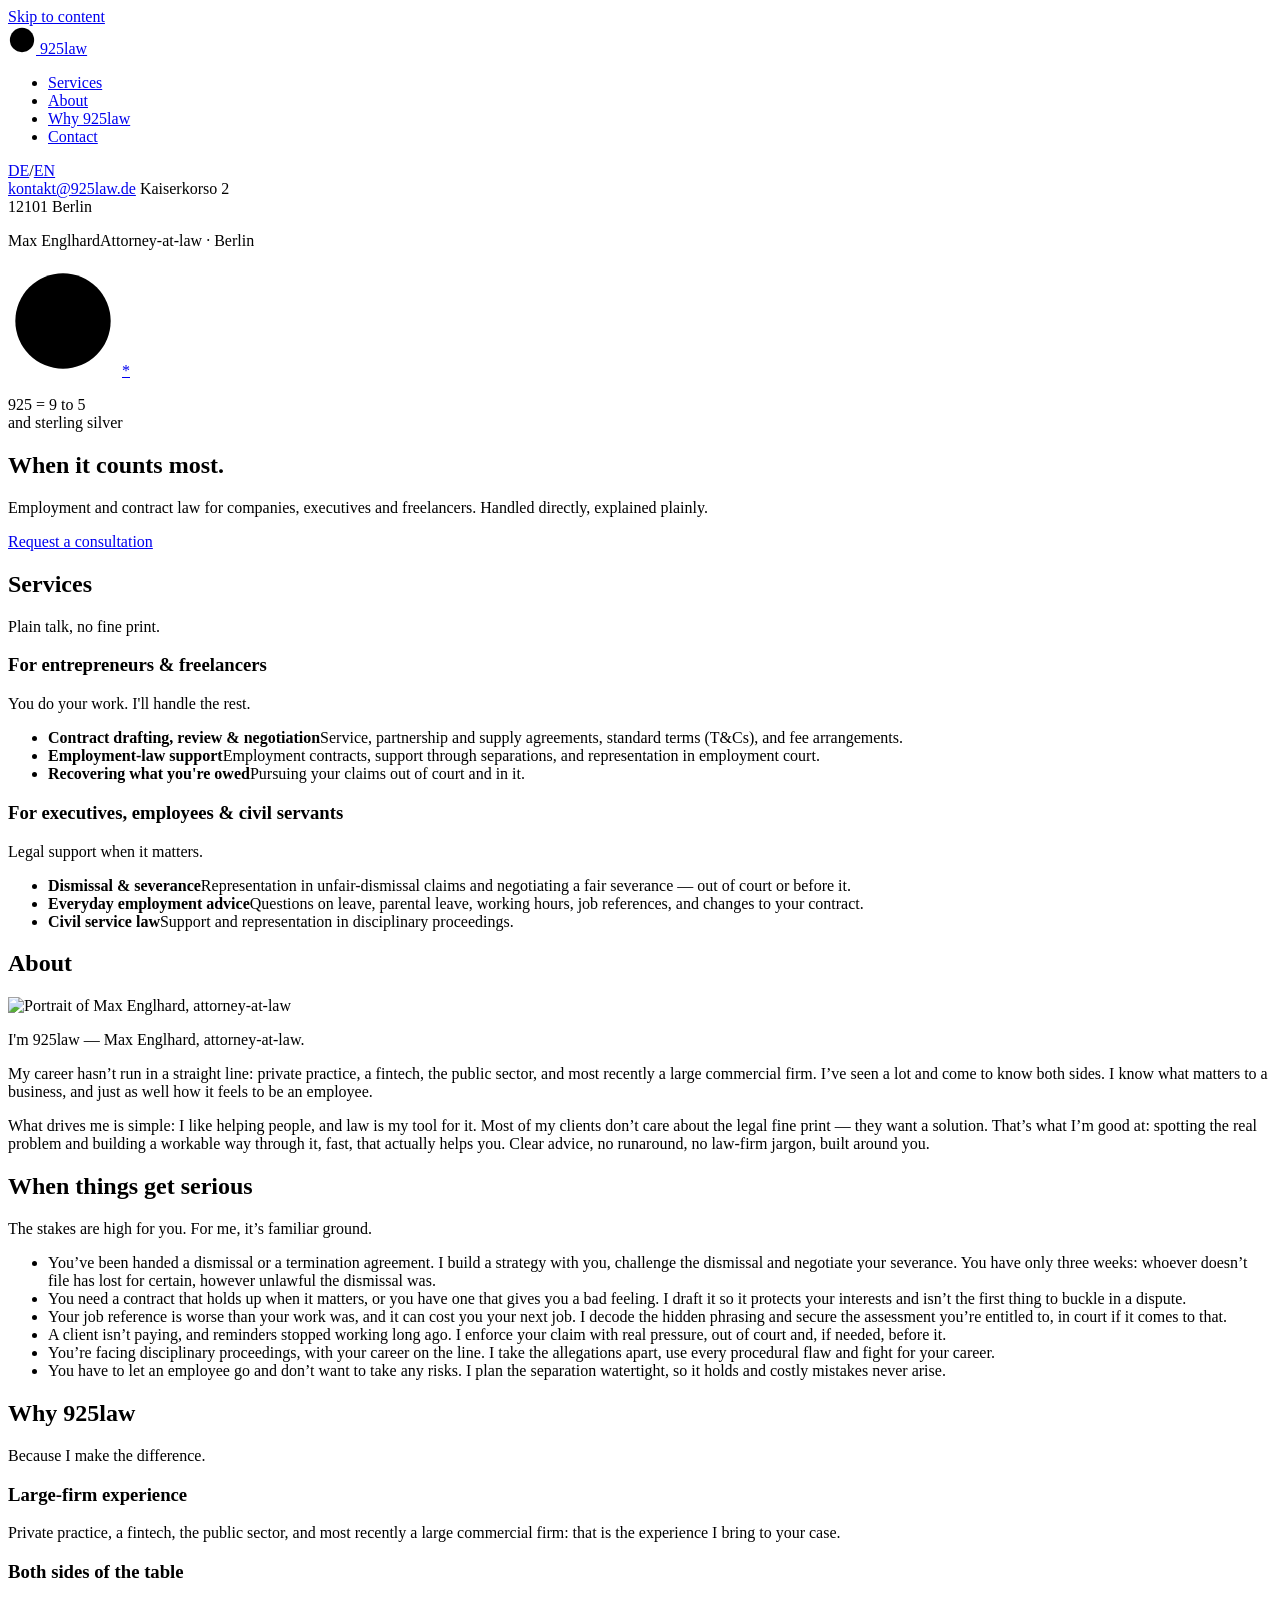
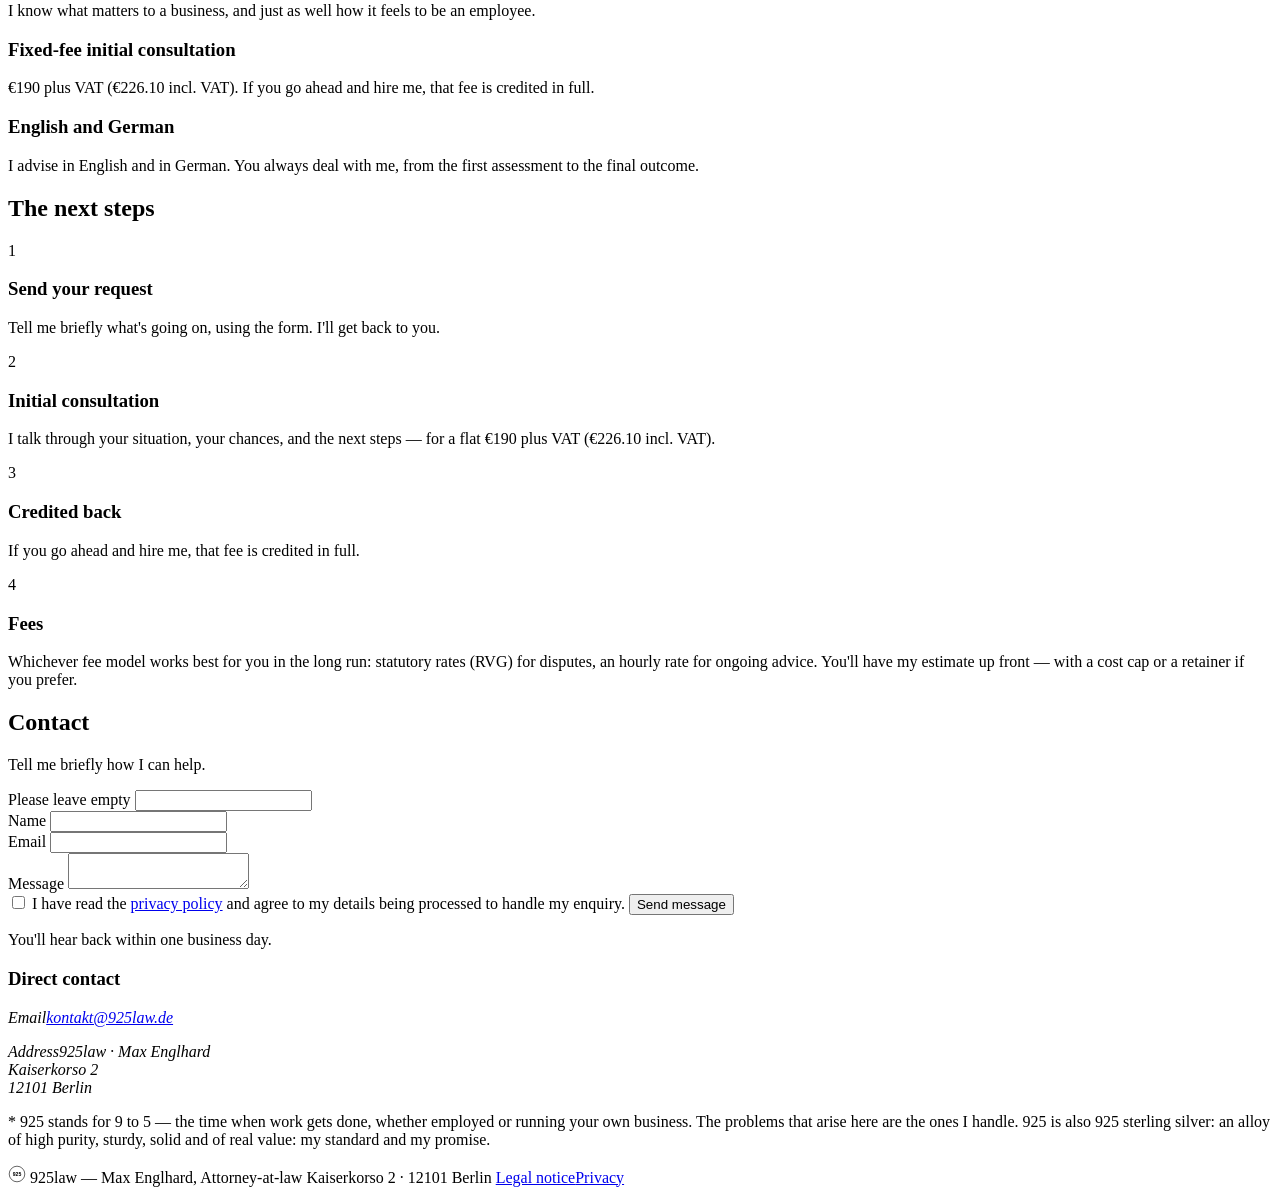
==== commit 5375e38c: "Hero: 925 stamp top right next to the name; drop the languages line; remove ODR link - The stamp mov" ====
--- a/website/index.html
+++ b/website/index.html
@@ -7,7 +7,7 @@
 <script>if('IntersectionObserver' in window){document.documentElement.classList.add('js-anim');}</script>
 <title>925law – English-speaking Employment &amp; Contract Lawyer in Berlin | Max Englhard</title>
 <link href="/fonts.css?v=c074624e13" rel="stylesheet">
-<link href="/site.css?v=dac572dea9" rel="stylesheet">
+<link href="/site.css?v=2551878689" rel="stylesheet">
 <meta content="English-speaking employment and contract lawyer in Berlin: dismissal, severance, contracts and claims. Fixed-fee initial consultation." name="description"><meta content="index,follow" name="robots"><meta content="Max Englhard" name="author"><link href="https://925law.de/" rel="canonical"><link href="https://925law.de/de/" hreflang="de" rel="alternate"><link href="https://925law.de/" hreflang="en" rel="alternate"><link href="https://925law.de/" hreflang="x-default" rel="alternate"><link href="/favicon.svg" rel="icon" type="image/svg+xml"><link href="/favicon-32.png" rel="icon" sizes="32x32" type="image/png"><link href="/apple-touch-icon.png" rel="apple-touch-icon"><meta content="website" property="og:type"><meta content="925law" property="og:site_name"><meta content="925law – English-speaking Employment &amp; Contract Lawyer in Berlin | Max Englhard" property="og:title"><meta content="English-speaking employment and contract lawyer in Berlin: dismissal, severance, contracts and claims. Fixed-fee initial consultation." property="og:description"><meta content="https://925law.de/" property="og:url"><meta content="https://925law.de/og-image-en.png" property="og:image"><meta content="en_US" property="og:locale"><meta content="de_DE" property="og:locale:alternate"><meta content="summary_large_image" name="twitter:card"><meta content="925law – English-speaking Employment &amp; Contract Lawyer in Berlin | Max Englhard" name="twitter:title"><meta content="English-speaking employment and contract lawyer in Berlin: dismissal, severance, contracts and claims. Fixed-fee initial consultation." name="twitter:description"><meta content="https://925law.de/og-image-en.png" name="twitter:image"><script type="application/ld+json">{
   "@context": "https://schema.org",
   "@type": "Attorney",
@@ -79,10 +79,7 @@
 <main>
 <section id="hero">
 <div class="hero-id">
-<p class="kicker"><span class="kicker-name">Max Englhard</span><span>Attorney-at-law · Berlin</span><span>Advice in English and German</span></p>
-</div>
-<div class="hero-headline-row">
-<h1>When it <span class="accent-num">counts</span> most.</h1>
+<p class="kicker"><span class="kicker-name">Max Englhard</span><span>Attorney-at-law · Berlin</span></p>
 <div class="stamp-wrap">
 <div class="stamp-mark">
 <svg aria-hidden="true" class="stamp stamp-hero" height="110" viewbox="0 0 120 120" width="110">
@@ -95,6 +92,7 @@
 <p class="stamp-note">925 = 9 to 5<br>and sterling silver</p>
 </div>
 </div>
+<h1>When it <span class="accent-num">counts</span> most.</h1>
 <p class="sub">Employment and contract law for companies, executives and freelancers. Handled directly, explained plainly.</p>
 <a class="cta" href="#contact">Request a consultation</a>
 </section>
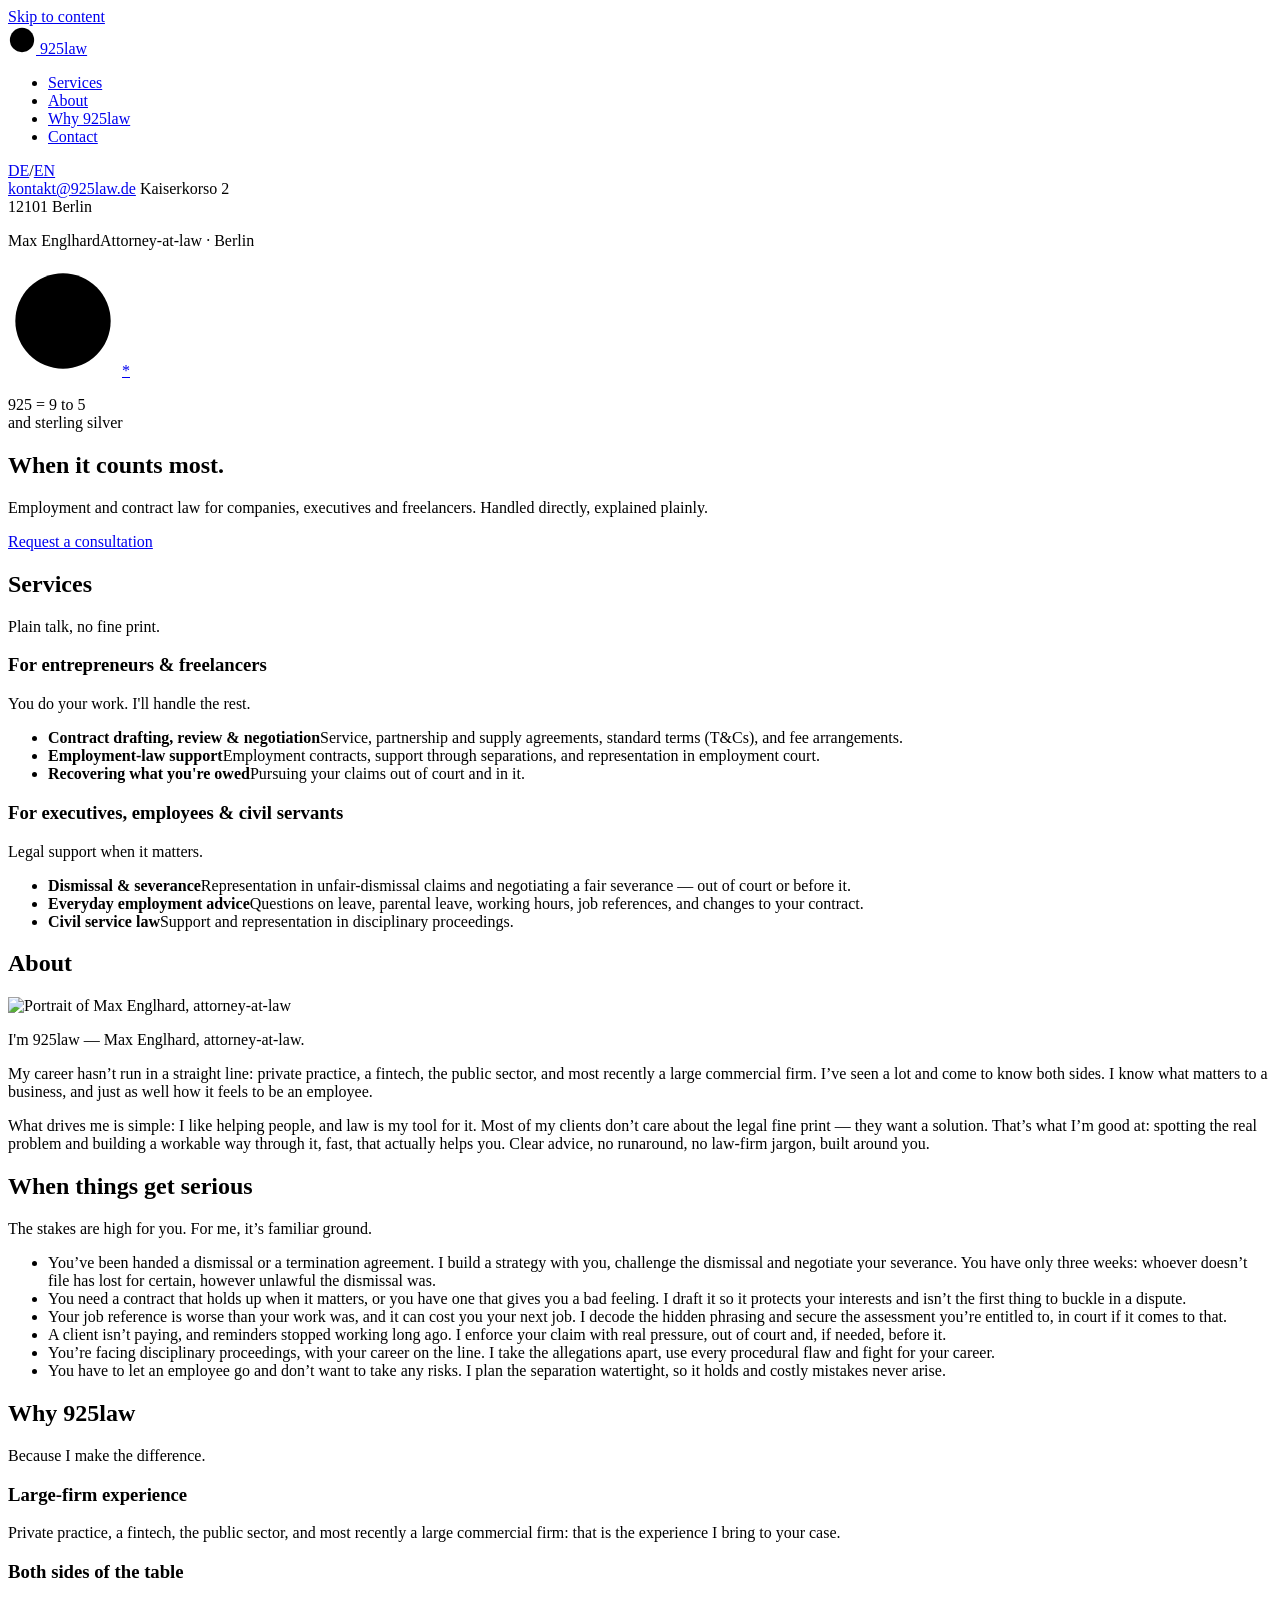
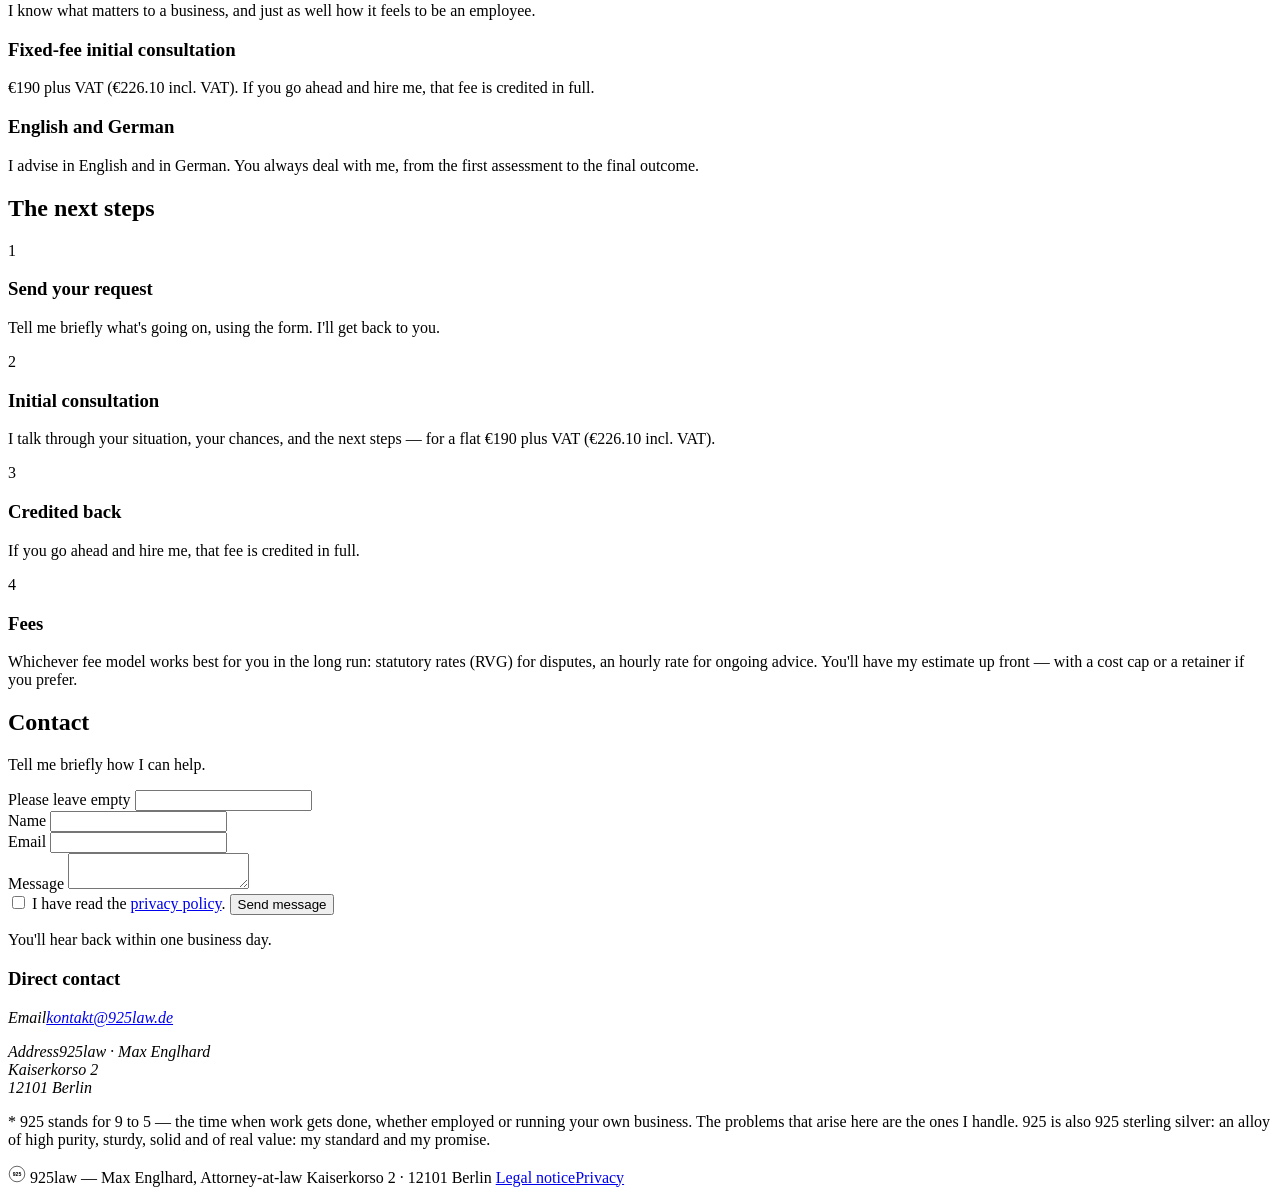
==== commit 4efe2813: "Approved review items: consent wording, mailbox provider, rate-limit cleanup, timing check - Checkbo" ====
--- a/website/index.html
+++ b/website/index.html
@@ -213,7 +213,7 @@
 <label for="message">Message</label>
 <textarea id="message" name="message" required></textarea>
 </div>
-<label class="consent"><input name="consent" required type="checkbox"> <span>I have read the <a href="/datenschutz.html">privacy policy</a> and agree to my details being processed to handle my enquiry.</span></label>
+<label class="consent"><input name="consent" required type="checkbox"> <span>I have read the <a href="/datenschutz.html">privacy policy</a>.</span></label>
 <button class="cta" type="submit">Send message</button>
 <p class="form-note">You'll hear back within one business day.</p>
 <p aria-live="polite" class="form-status" hidden id="form-status" role="status"></p>
@@ -265,6 +265,7 @@
     var status = document.getElementById('form-status');
     var ERR = "Something went wrong while sending. Please check your details or email kontakt@925law.de directly.";
     var PREVIEW = /\.github\.io$/.test(location.hostname);
+    var T0 = Date.now();
     function showThanks(){
       if(form) form.hidden = true;
       var i = document.getElementById('contact-intro'); if(i) i.hidden = true;
@@ -289,7 +290,9 @@
         if(btn && btn.disabled) return;
         if(btn) btn.disabled = true;
         if(status) status.hidden = true;
-        fetch(form.action, { method: 'POST', body: new FormData(form),
+        var fd = new FormData(form);
+        fd.append('fill_ms', String(Date.now() - T0));
+        fetch(form.action, { method: 'POST', body: fd,
           headers: { 'Accept': 'application/json', 'X-Requested-With': 'XMLHttpRequest' } })
         .then(function(r){ return r.json().catch(function(){ return { ok: r.ok }; }); })
         .then(function(res){
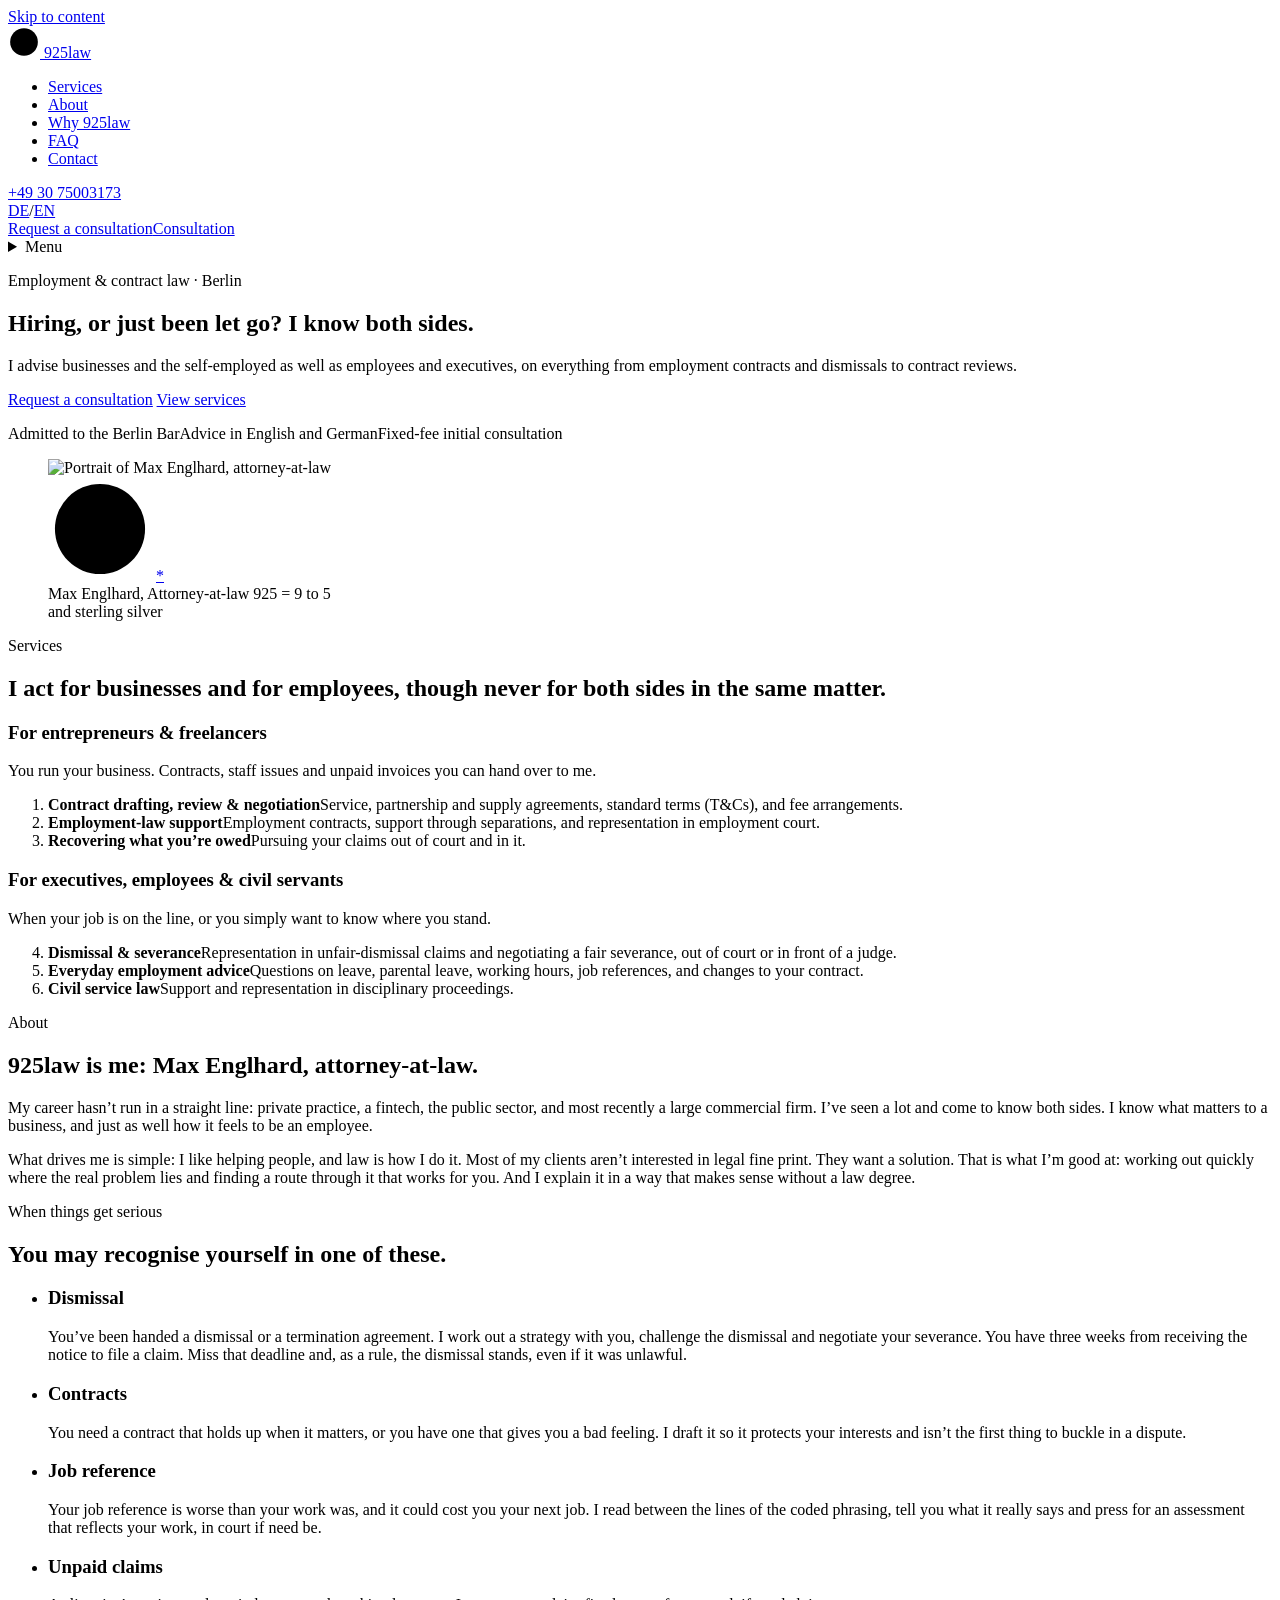
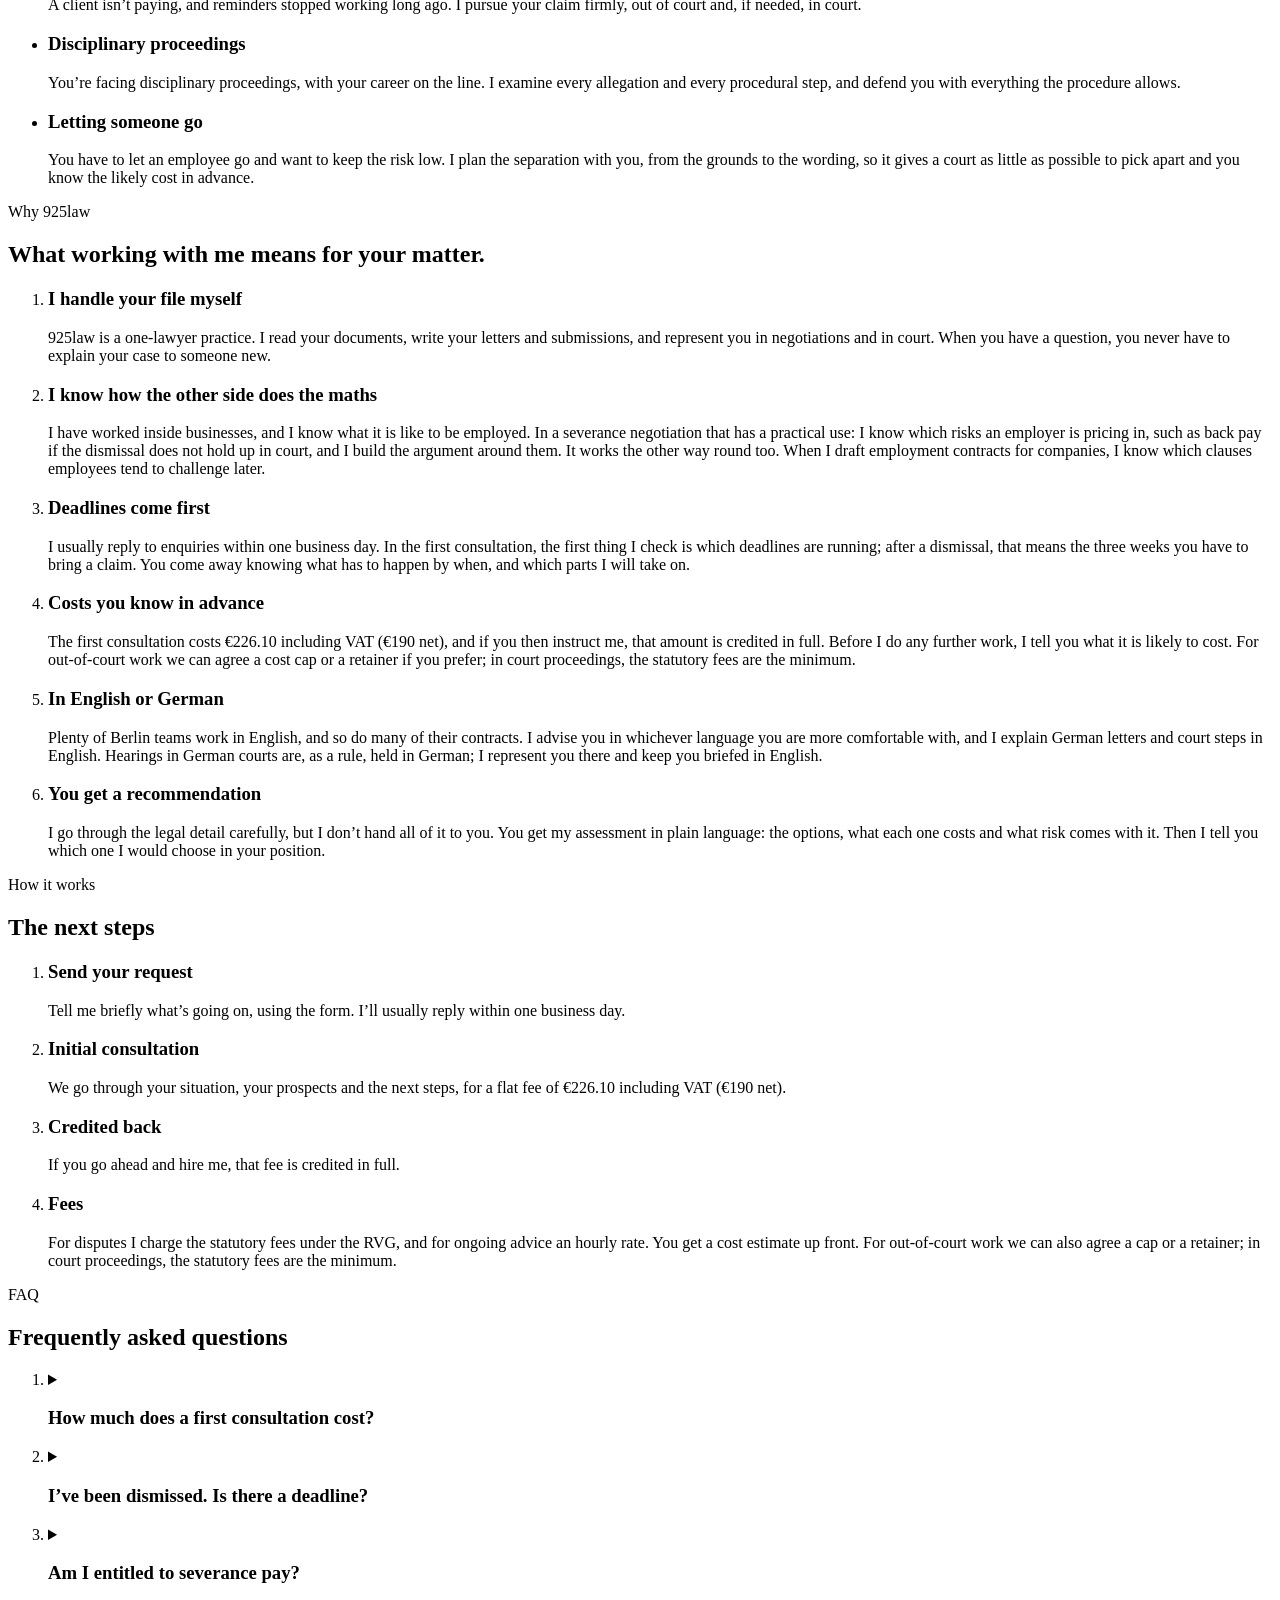
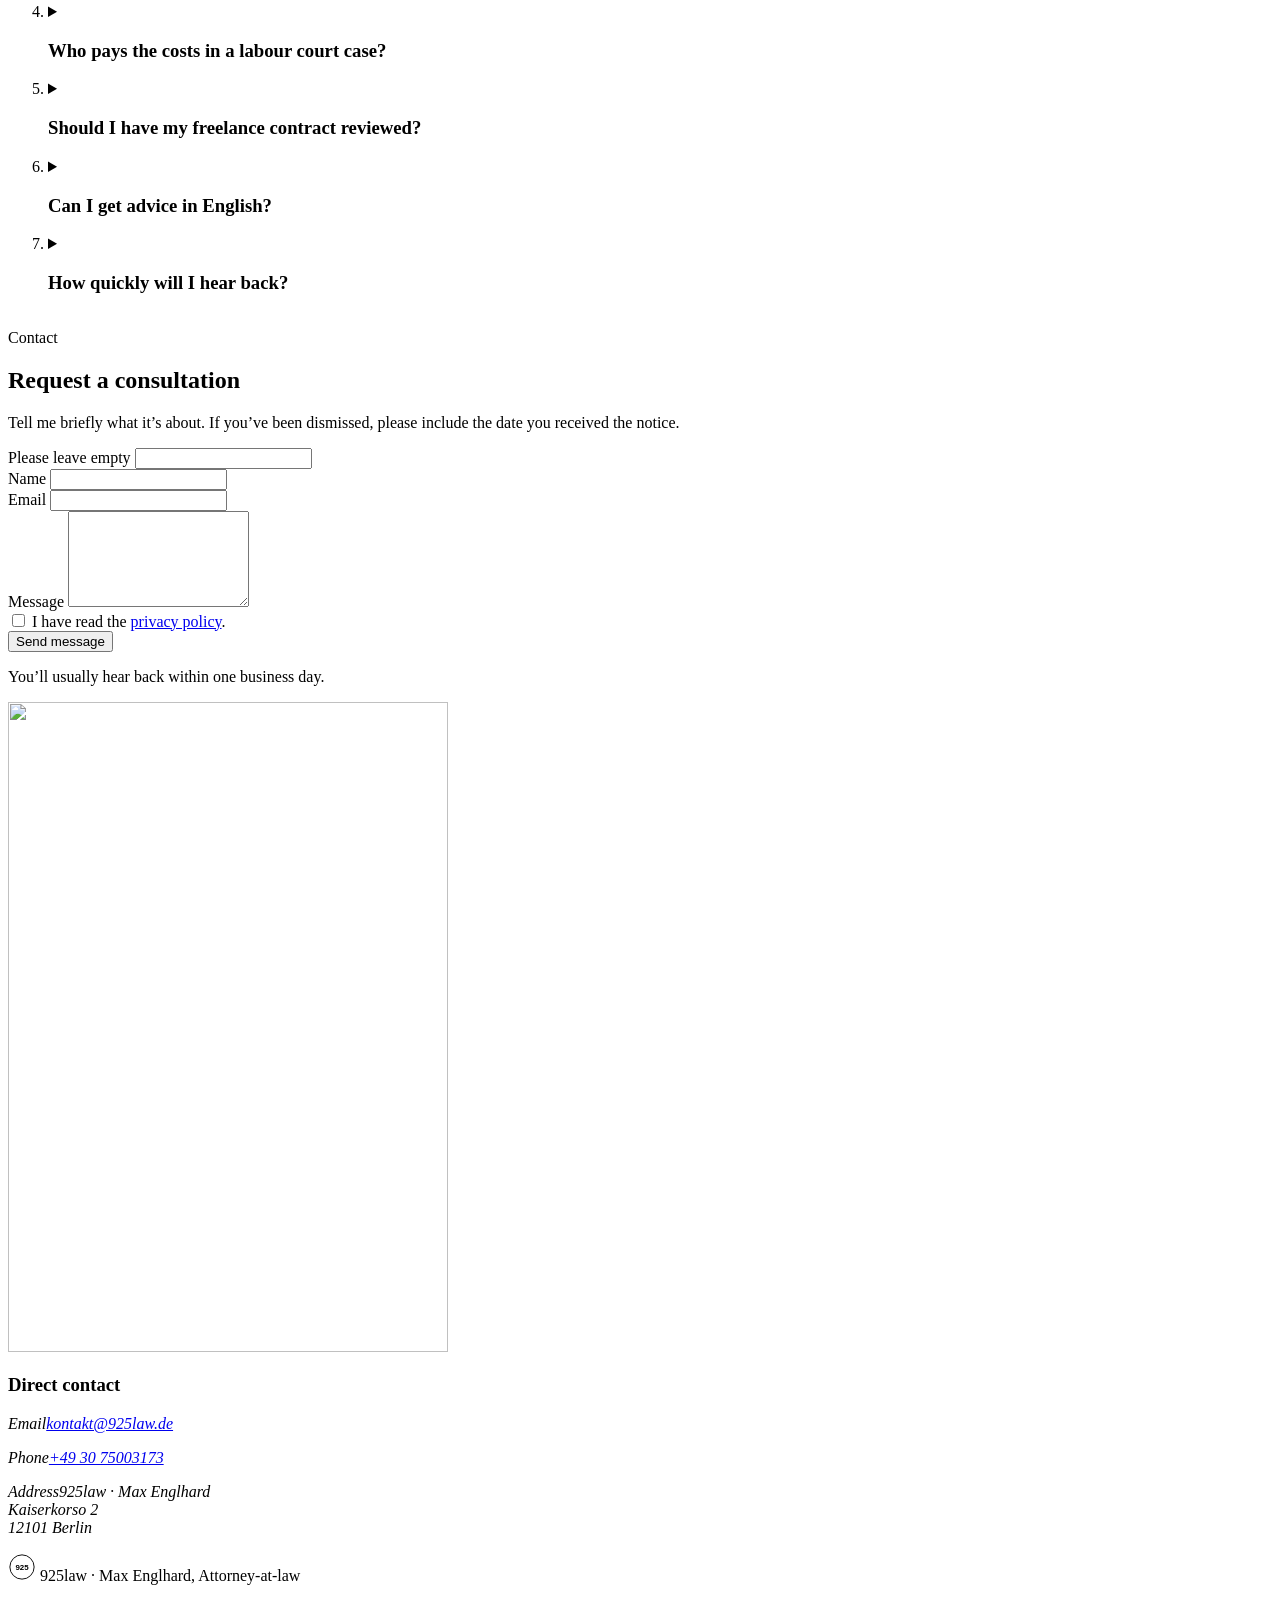
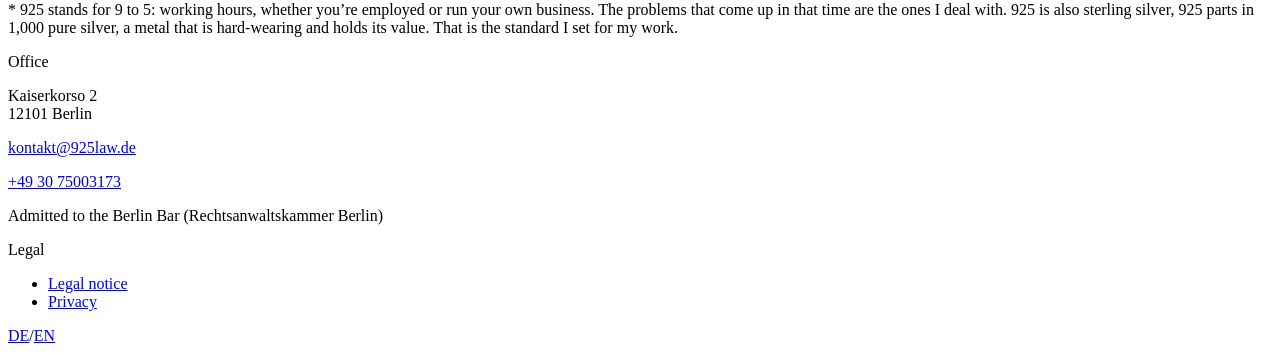
==== commit 829cbf6b: "Redesign homepage; new Why section, FAQ, hero; phone number - Sticky top header with consultation bu" ====
--- a/website/index.html
+++ b/website/index.html
@@ -5,16 +5,16 @@
 <meta charset="utf-8">
 <meta content="width=device-width, initial-scale=1.0" name="viewport">
 <script>if('IntersectionObserver' in window){document.documentElement.classList.add('js-anim');}</script>
-<title>925law – English-speaking Employment &amp; Contract Lawyer in Berlin | Max Englhard</title>
+<title>Employment &amp; Contract Law in Berlin, in English | 925law</title>
 <link href="/fonts.css?v=c074624e13" rel="stylesheet">
-<link href="/site.css?v=2551878689" rel="stylesheet">
-<meta content="English-speaking employment and contract lawyer in Berlin: dismissal, severance, contracts and claims. Fixed-fee initial consultation." name="description"><meta content="index,follow" name="robots"><meta content="Max Englhard" name="author"><link href="https://925law.de/" rel="canonical"><link href="https://925law.de/de/" hreflang="de" rel="alternate"><link href="https://925law.de/" hreflang="en" rel="alternate"><link href="https://925law.de/" hreflang="x-default" rel="alternate"><link href="/favicon.svg" rel="icon" type="image/svg+xml"><link href="/favicon-32.png" rel="icon" sizes="32x32" type="image/png"><link href="/apple-touch-icon.png" rel="apple-touch-icon"><meta content="website" property="og:type"><meta content="925law" property="og:site_name"><meta content="925law – English-speaking Employment &amp; Contract Lawyer in Berlin | Max Englhard" property="og:title"><meta content="English-speaking employment and contract lawyer in Berlin: dismissal, severance, contracts and claims. Fixed-fee initial consultation." property="og:description"><meta content="https://925law.de/" property="og:url"><meta content="https://925law.de/og-image-en.png" property="og:image"><meta content="en_US" property="og:locale"><meta content="de_DE" property="og:locale:alternate"><meta content="summary_large_image" name="twitter:card"><meta content="925law – English-speaking Employment &amp; Contract Lawyer in Berlin | Max Englhard" name="twitter:title"><meta content="English-speaking employment and contract lawyer in Berlin: dismissal, severance, contracts and claims. Fixed-fee initial consultation." name="twitter:description"><meta content="https://925law.de/og-image-en.png" name="twitter:image"><script type="application/ld+json">{
+<link href="/site.css?v=96f33543d1" rel="stylesheet">
+<meta content="Max Englhard, lawyer in Berlin: dismissal, severance, employment contracts and contract review. Fixed-fee first consultation, in English or German." name="description"><meta content="index,follow" name="robots"><meta content="Max Englhard" name="author"><link href="https://925law.de/" rel="canonical"><link href="https://925law.de/de/" hreflang="de" rel="alternate"><link href="https://925law.de/" hreflang="en" rel="alternate"><link href="https://925law.de/" hreflang="x-default" rel="alternate"><link href="/favicon.svg" rel="icon" type="image/svg+xml"><link href="/favicon-32.png" rel="icon" sizes="32x32" type="image/png"><link href="/apple-touch-icon.png" rel="apple-touch-icon"><meta content="website" property="og:type"><meta content="925law" property="og:site_name"><meta content="Employment &amp; Contract Law in Berlin, in English | 925law" property="og:title"><meta content="Max Englhard, lawyer in Berlin: dismissal, severance, employment contracts and contract review. Fixed-fee first consultation, in English or German." property="og:description"><meta content="https://925law.de/" property="og:url"><meta content="https://925law.de/og-image-en.png" property="og:image"><meta content="en_US" property="og:locale"><meta content="de_DE" property="og:locale:alternate"><meta content="summary_large_image" name="twitter:card"><meta content="Employment &amp; Contract Law in Berlin, in English | 925law" name="twitter:title"><meta content="Max Englhard, lawyer in Berlin: dismissal, severance, employment contracts and contract review. Fixed-fee first consultation, in English or German." name="twitter:description"><meta content="https://925law.de/og-image-en.png" name="twitter:image"><script type="application/ld+json">{
   "@context": "https://schema.org",
   "@type": "Attorney",
   "name": "925law – Max Englhard",
   "url": "https://925law.de/",
   "image": "https://925law.de/og-image-en.png",
-  "description": "English-speaking employment and contract lawyer in Berlin: dismissal, severance, contracts and claims. Fixed-fee initial consultation.",
+  "description": "Max Englhard, lawyer in Berlin: dismissal, severance, employment contracts and contract review. Fixed-fee first consultation, in English or German.",
   "areaServed": "Berlin, Germany",
   "availableLanguage": [
     "de",
@@ -47,210 +47,402 @@
     "addressLocality": "Berlin",
     "addressCountry": "DE"
   },
-  "email": "kontakt@925law.de"
-}</script><script data-domain="925law.de" defer src="https://plausible.io/js/script.js"></script></head>
+  "email": "kontakt@925law.de",
+  "telephone": "+493075003173"
+}</script><script type="application/ld+json">{
+  "@context": "https://schema.org",
+  "@type": "FAQPage",
+  "mainEntity": [
+    {
+      "@type": "Question",
+      "name": "How much does a first consultation cost?",
+      "acceptedAnswer": {
+        "@type": "Answer",
+        "text": "The first consultation is a flat €226.10 including VAT (€190 net). We go through your situation, I assess your prospects and the risks, and I explain the next steps and what they are likely to cost. If you then instruct me, the consultation fee is credited in full against my further fees."
+      }
+    },
+    {
+      "@type": "Question",
+      "name": "I’ve been dismissed. Is there a deadline?",
+      "acceptedAnswer": {
+        "@type": "Answer",
+        "text": "Yes. If you want to challenge the dismissal, your claim must reach the labour court within three weeks of receiving the notice (section 4 of the Dismissal Protection Act, KSchG). If you miss that deadline, the dismissal will as a rule be treated as valid, even if it was not. You should also register as a jobseeker with the Federal Employment Agency within three days of learning when your employment ends; if that date is more than three months away, registering at least three months before it is enough. This applies even if you go to court; otherwise you risk a suspension of unemployment benefit (section 38 SGB III). And do not sign anything until it has been checked."
+      }
+    },
+    {
+      "@type": "Question",
+      "name": "Am I entitled to severance pay?",
+      "acceptedAnswer": {
+        "@type": "Answer",
+        "text": "German law gives no general right to severance pay. A claim can arise from a redundancy scheme agreed with the works council (Sozialplan), a collective agreement or your employment contract. It can also arise under section 1a KSchG, where the employer dismisses for operational reasons, states in the dismissal letter that you can claim severance if you let the deadline for bringing a claim pass, and you then do not go to court. In that case the severance is half a month’s pay for each year of employment. More often, severance is negotiated, frequently alongside a dismissal claim, and how much is realistic depends largely on how vulnerable the dismissal is."
+      }
+    },
+    {
+      "@type": "Question",
+      "name": "Who pays the costs in a labour court case?",
+      "acceptedAnswer": {
+        "@type": "Answer",
+        "text": "At first instance, each side pays its own lawyer, whatever the outcome (section 12a of the Labour Courts Act, ArbGG). If you lose, you do not pay the other side’s legal fees, but if you win, you cannot recover your own. This applies to employers and employees alike. Court fees are comparatively low and fall away entirely if the whole case ends in a court settlement."
+      }
+    },
+    {
+      "@type": "Question",
+      "name": "Should I have my freelance contract reviewed?",
+      "acceptedAnswer": {
+        "@type": "Answer",
+        "text": "In framework and project contracts, the risk usually sits in a handful of clauses: liability, payment terms, rights of use, termination and penalty clauses. I review the contract, point out what could cause you problems and suggest wording you can negotiate. I can also handle the negotiation for you. I tell you what the work will cost before I start."
+      }
+    },
+    {
+      "@type": "Question",
+      "name": "Can I get advice in English?",
+      "acceptedAnswer": {
+        "@type": "Answer",
+        "text": "Yes. I advise in English and German, including on English-language contracts governed by German law. Just get in touch in whichever language you prefer."
+      }
+    },
+    {
+      "@type": "Question",
+      "name": "How quickly will I hear back?",
+      "acceptedAnswer": {
+        "@type": "Answer",
+        "text": "I usually reply to enquiries sent through the contact form within one business day. If a deadline is running, for example after a dismissal, please say so in your message and include the date you received the letter, so I can schedule the consultation with that in mind."
+      }
+    }
+  ]
+}</script></head>
 <body>
-<a class="skip" href="#hero">Skip to content</a>
-<div class="layout">
-<nav class="sidebar">
-<div class="sidebar-top">
+<a class="skip" href="#main">Skip to content</a>
+<header class="site-top">
+<div class="container top-row">
 <a class="brand" href="#hero">
-<svg aria-hidden="true" class="logo-mark" height="28" viewbox="0 0 120 120" width="28">
+<svg aria-hidden="true" class="logo-mark" height="32" viewbox="0 0 120 120" width="32">
 <circle cx="60" cy="60" r="52"></circle>
 <circle cx="60" cy="60" opacity="0.5" r="42" stroke-width="1.4"></circle>
 <text font-size="26" text-anchor="middle" x="60" y="68">925</text>
 </svg>
 <span>925law</span>
 </a>
+<nav aria-label="Main navigation" class="top-nav">
 <ul>
 <li><a href="#services">Services</a></li>
 <li><a href="#about">About</a></li>
 <li><a href="#why">Why 925law</a></li>
+<li><a href="#faq">FAQ</a></li>
 <li><a href="#contact">Contact</a></li>
 </ul>
-</div>
-<div class="sidebar-bottom">
+</nav>
+<div class="top-actions">
+<a class="top-phone" href="tel:+493075003173">+49 30 75003173</a>
 <div class="lang-switch"><a class="lang-de" href="/de/" hreflang="de">DE</a><span aria-hidden="true" class="sep">/</span><a aria-current="true" class="lang-en lang-active" href="/" hreflang="en">EN</a></div>
-<a href="mailto:kontakt@925law.de">kontakt@925law.de</a>
-
-<span class="sidebar-address">Kaiserkorso 2<br>12101 Berlin</span>
-</div>
+<a class="btn btn-outline top-cta" href="#contact"><span class="cta-long">Request a consultation</span><span class="cta-short">Consultation</span></a>
+<details class="menu">
+<summary><span aria-hidden="true" class="menu-icon"></span><span>Menu</span></summary>
+<div class="menu-panel">
+<nav aria-label="Main navigation">
+<ul>
+<li><a href="#services">Services</a></li>
+<li><a href="#about">About</a></li>
+<li><a href="#why">Why 925law</a></li>
+<li><a href="#faq">FAQ</a></li>
+<li><a href="#contact">Contact</a></li>
+</ul>
 </nav>
-<main>
-<section id="hero">
-<div class="hero-id">
-<p class="kicker"><span class="kicker-name">Max Englhard</span><span>Attorney-at-law · Berlin</span></p>
-<div class="stamp-wrap">
+<a class="menu-phone" href="tel:+493075003173">+49 30 75003173</a>
+<div class="lang-switch"><a class="lang-de" href="/de/" hreflang="de">DE</a><span aria-hidden="true" class="sep">/</span><a aria-current="true" class="lang-en lang-active" href="/" hreflang="en">EN</a></div>
+</div>
+</details>
+</div>
+</div>
+</header>
+<main id="main">
+<section class="hero" id="hero">
+<div class="container hero-grid">
+<div class="hero-text">
+<p class="eyebrow">Employment &amp; contract law · Berlin</p>
+<h1>Hiring, or just been let go? <span class="h1-turn">I know both <span class="accent-num">sides</span>.</span></h1>
+<p class="hero-sub">I advise businesses and the self-employed as well as employees and executives, on everything from employment contracts and dismissals to contract reviews.</p>
+<div class="hero-actions">
+<a class="btn btn-solid" href="#contact">Request a consultation</a>
+<a class="link-arrow" href="#services">View services</a>
+</div>
+<p class="proof"><span>Admitted to the Berlin Bar</span><span>Advice in English and German</span><span>Fixed-fee initial consultation</span></p>
+</div>
+<figure class="hero-figure">
+<div class="hero-photo">
+<img alt="Portrait of Max Englhard, attorney-at-law" class="hero-portrait" decoding="async" fetchpriority="high" height="650" src="/portrait.webp" width="440">
 <div class="stamp-mark">
-<svg aria-hidden="true" class="stamp stamp-hero" height="110" viewbox="0 0 120 120" width="110">
+<svg aria-hidden="true" class="stamp" height="104" viewbox="0 0 120 120" width="104">
 <circle cx="60" cy="60" r="52"></circle>
 <circle cx="60" cy="60" opacity="0.5" r="42" stroke-width="0.8"></circle>
 <text font-size="26" text-anchor="middle" x="60" y="68">925</text>
 </svg>
 <a aria-label="What 925 stands for" class="stamp-asterisk" href="#footnote">*</a>
 </div>
-<p class="stamp-note">925 = 9 to 5<br>and sterling silver</p>
-</div>
-</div>
-<h1>When it <span class="accent-num">counts</span> most.</h1>
-<p class="sub">Employment and contract law for companies, executives and freelancers. Handled directly, explained plainly.</p>
-<a class="cta" href="#contact">Request a consultation</a>
-</section>
-<section id="services">
-<h2 class="section-title">Services</h2>
-<p class="section-lead"><span class="accent-word">Plain talk</span>, no fine print.</p>
-<div class="services-stack">
-<div class="service-block">
-<div>
+</div>
+<figcaption>
+<span class="caption-name">Max Englhard, Attorney-at-law</span>
+<span class="stamp-note">925 = 9 to 5<br>and sterling silver</span>
+</figcaption>
+</figure>
+</div>
+</section>
+<section class="sec" id="services">
+<div class="container">
+<div class="sec-head">
+<p class="eyebrow">Services</p>
+<h2>I act for businesses and for employees, though never for both sides in the same matter.</h2>
+</div>
+<div class="svc-groups">
+<div class="svc-group">
 <h3>For entrepreneurs &amp; freelancers</h3>
-<p class="intro">You do your work. I'll handle the rest.</p>
-</div>
-<ul>
+<p class="svc-intro">You run your business. Contracts, staff issues and unpaid invoices you can hand over to me.</p>
+<ol class="svc-list">
 <li><strong>Contract drafting, review &amp; negotiation</strong><span>Service, partnership and supply agreements, standard terms (T&amp;Cs), and fee arrangements.</span></li>
 <li><strong>Employment-law support</strong><span>Employment contracts, support through separations, and representation in employment court.</span></li>
-<li><strong>Recovering what you're owed</strong><span>Pursuing your claims out of court and in it.</span></li>
-</ul>
-</div>
-<div class="service-block">
-<div>
+<li><strong>Recovering what you’re owed</strong><span>Pursuing your claims out of court and in it.</span></li>
+</ol>
+</div>
+<div class="svc-group">
 <h3>For executives, employees &amp; civil servants</h3>
-<p class="intro">Legal support when it matters.</p>
-</div>
-<ul>
-<li><strong>Dismissal &amp; severance</strong><span>Representation in unfair-dismissal claims and negotiating a fair severance — out of court or before it.</span></li>
+<p class="svc-intro">When your job is on the line, or you simply want to know where you stand.</p>
+<ol class="svc-list" start="4">
+<li><strong>Dismissal &amp; severance</strong><span>Representation in unfair-dismissal claims and negotiating a fair severance, out of court or in front of a judge.</span></li>
 <li><strong>Everyday employment advice</strong><span>Questions on leave, parental leave, working hours, job references, and changes to your contract.</span></li>
 <li><strong>Civil service law</strong><span>Support and representation in disciplinary proceedings.</span></li>
+</ol>
+</div>
+</div>
+</div>
+</section>
+<section class="sec tint" id="about">
+<div class="container about-grid">
+<div class="sec-head">
+<p class="eyebrow">About</p>
+<h2>925law is me: Max Englhard, attorney-at-law.</h2>
+</div>
+<div class="about-text">
+<p>My career hasn’t run in a straight line: private practice, a fintech, the public sector, and most recently a large commercial firm. I’ve seen a lot and come to know both sides. I know what matters to a business, and just as well how it feels to be an employee.</p>
+<p>What drives me is simple: I like helping people, and law is how I do it. Most of my clients aren’t interested in legal fine print. They want a solution. That is what I’m good at: working out quickly where the real problem lies and finding a route through it that works for you. And I explain it in a way that makes sense without a law degree.</p>
+</div>
+</div>
+</section>
+<section class="sec" id="situations">
+<div class="container">
+<div class="sec-head">
+<p class="eyebrow">When things get serious</p>
+<h2>You may recognise yourself in one of these.</h2>
+</div>
+<ul class="sit-list">
+<li><h3>Dismissal</h3><p>You’ve been handed a dismissal or a termination agreement. I work out a strategy with you, challenge the dismissal and negotiate your severance. You have three weeks from receiving the notice to file a claim. Miss that deadline and, as a rule, the dismissal stands, even if it was unlawful.</p></li>
+<li><h3>Contracts</h3><p>You need a contract that holds up when it matters, or you have one that gives you a bad feeling. I draft it so it protects your interests and isn’t the first thing to buckle in a dispute.</p></li>
+<li><h3>Job reference</h3><p>Your job reference is worse than your work was, and it could cost you your next job. I read between the lines of the coded phrasing, tell you what it really says and press for an assessment that reflects your work, in court if need be.</p></li>
+<li><h3>Unpaid claims</h3><p>A client isn’t paying, and reminders stopped working long ago. I pursue your claim firmly, out of court and, if needed, in court.</p></li>
+<li><h3>Disciplinary proceedings</h3><p>You’re facing disciplinary proceedings, with your career on the line. I examine every allegation and every procedural step, and defend you with everything the procedure allows.</p></li>
+<li><h3>Letting someone go</h3><p>You have to let an employee go and want to keep the risk low. I plan the separation with you, from the grounds to the wording, so it gives a court as little as possible to pick apart and you know the likely cost in advance.</p></li>
 </ul>
 </div>
-</div>
-</section>
-<section id="about">
-<h2 class="section-title">About</h2>
-<div class="about-grid">
-<img alt="Portrait of Max Englhard, attorney-at-law" class="portrait" decoding="async" height="650" loading="lazy" src="/portrait.webp" width="440">
-<div>
-<p class="lead">I'm <span class="accent-word">925law</span> — Max Englhard, attorney-at-law.</p>
-<p>My career hasn’t run in a straight line: private practice, a fintech, the public sector, and most recently a large commercial firm. I’ve seen a lot and come to know both sides. I know what matters to a business, and just as well how it feels to be an employee.</p>
-<p>What drives me is simple: I like helping people, and law is my tool for it. Most of my clients don’t care about the legal fine print — they want a solution. That’s what I’m good at: spotting the real problem and building a workable way through it, fast, that actually helps you. Clear advice, no runaround, no law-firm jargon, built around you.</p>
-</div>
-</div>
-</section>
-<section id="situations">
-<h2 class="section-title">When things get serious</h2>
-<p class="section-lead">The stakes are high for you. For me, it’s familiar ground.</p>
-<ul class="situations-grid">
-<li>You’ve been handed a <span class="accent-word">dismissal</span> or a termination agreement. I build a strategy with you, challenge the dismissal and negotiate your severance. You have only three weeks: whoever doesn’t file has lost for certain, however unlawful the dismissal was.</li>
-<li>You need a <span class="accent-word">contract</span> that holds up when it matters, or you have one that gives you a bad feeling. I draft it so it protects your interests and isn’t the first thing to buckle in a dispute.</li>
-<li>Your <span class="accent-word">job reference</span> is worse than your work was, and it can cost you your next job. I decode the hidden phrasing and secure the assessment you’re entitled to, in court if it comes to that.</li>
-<li>A client isn’t paying, and reminders stopped working long ago. I enforce your <span class="accent-word">claim</span> with real pressure, out of court and, if needed, before it.</li>
-<li>You’re facing <span class="accent-word">disciplinary proceedings</span>, with your career on the line. I take the allegations apart, use every procedural flaw and fight for your career.</li>
-<li>You have to let an employee go and don’t want to take any risks. I plan the <span class="accent-word">separation</span> watertight, so it holds and costly mistakes never arise.</li>
-</ul>
-</section>
-<section id="why">
-<h2 class="section-title">Why 925law</h2>
-<p class="section-lead">Because I make the <span class="accent-word">difference</span>.</p>
-<div class="why-grid">
-<div class="why-item">
-<h3>Large-firm experience</h3>
-<p>Private practice, a fintech, the public sector, and most recently a large commercial firm: that is the experience I bring to your case.</p>
-</div>
-<div class="why-item">
-<h3>Both sides of the table</h3>
-<p>I know what matters to a business, and just as well how it feels to be an employee.</p>
-</div>
-<div class="why-item">
-<h3>Fixed-fee initial consultation</h3>
-<p>€190 plus VAT (€226.10 incl. VAT). If you go ahead and hire me, that fee is credited in full.</p>
-</div>
-<div class="why-item">
-<h3>English and German</h3>
-<p>I advise in English and in German. You always deal with me, from the first assessment to the final outcome.</p>
-</div>
-</div>
-</section>
-<section id="process">
-<h2 class="section-title">The next steps</h2>
-<div class="steps-grid">
-<div class="step">
-<div class="num">1</div>
+</section>
+<section class="sec dark" id="why">
+<div class="container">
+<div class="sec-head">
+<p class="eyebrow">Why 925law</p>
+<h2>What working with me means for your matter.</h2>
+</div>
+<ol class="why-list">
+<li>
+<h3>I handle your file myself</h3>
+<p>925law is a one-lawyer practice. I read your documents, write your letters and submissions, and represent you in negotiations and in court. When you have a question, you never have to explain your case to someone new.</p>
+</li>
+<li>
+<h3>I know how the other side does the maths</h3>
+<p>I have worked inside businesses, and I know what it is like to be employed. In a severance negotiation that has a practical use: I know which risks an employer is pricing in, such as back pay if the dismissal does not hold up in court, and I build the argument around them. It works the other way round too. When I draft employment contracts for companies, I know which clauses employees tend to challenge later.</p>
+</li>
+<li>
+<h3>Deadlines come first</h3>
+<p>I usually reply to enquiries within one business day. In the first consultation, the first thing I check is which deadlines are running; after a dismissal, that means the three weeks you have to bring a claim. You come away knowing what has to happen by when, and which parts I will take on.</p>
+</li>
+<li>
+<h3>Costs you know in advance</h3>
+<p>The first consultation costs €226.10 including VAT (€190 net), and if you then instruct me, that amount is credited in full. Before I do any further work, I tell you what it is likely to cost. For out-of-court work we can agree a cost cap or a retainer if you prefer; in court proceedings, the statutory fees are the minimum.</p>
+</li>
+<li>
+<h3>In English or German</h3>
+<p>Plenty of Berlin teams work in English, and so do many of their contracts. I advise you in whichever language you are more comfortable with, and I explain German letters and court steps in English. Hearings in German courts are, as a rule, held in German; I represent you there and keep you briefed in English.</p>
+</li>
+<li>
+<h3>You get a recommendation</h3>
+<p>I go through the legal detail carefully, but I don’t hand all of it to you. You get my assessment in plain language: the options, what each one costs and what risk comes with it. Then I tell you which one I would choose in your position.</p>
+</li>
+</ol>
+</div>
+</section>
+<section class="sec" id="process">
+<div class="container">
+<div class="sec-head">
+<p class="eyebrow">How it works</p>
+<h2>The next steps</h2>
+</div>
+<ol class="steps">
+<li>
 <h3>Send your request</h3>
-<p>Tell me briefly what's going on, using the form. I'll get back to you.</p>
-</div>
-<div class="step">
-<div class="num">2</div>
+<p>Tell me briefly what’s going on, using the form. I’ll usually reply within one business day.</p>
+</li>
+<li>
 <h3>Initial consultation</h3>
-<p>I talk through your situation, your chances, and the next steps — for a flat €190 plus VAT (€226.10 incl. VAT).</p>
-</div>
-<div class="step">
-<div class="num">3</div>
+<p>We go through your situation, your prospects and the next steps, for a flat fee of €226.10 including VAT (€190 net).</p>
+</li>
+<li>
 <h3>Credited back</h3>
 <p>If you go ahead and hire me, that fee is credited in full.</p>
-</div>
-<div class="step">
-<div class="num">4</div>
+</li>
+<li>
 <h3>Fees</h3>
-<p>Whichever fee model works best for you in the long run: statutory rates (RVG) for disputes, an hourly rate for ongoing advice. You'll have my estimate up front — with a cost cap or a retainer if you prefer.</p>
-</div>
-</div>
-</section>
-<section id="contact">
-<h2 class="section-title">Contact</h2>
-<p class="intro" id="contact-intro">Tell me briefly how I can <span class="accent-word">help</span>.</p>
+<p>For disputes I charge the statutory fees under the RVG, and for ongoing advice an hourly rate. You get a cost estimate up front. For out-of-court work we can also agree a cap or a retainer; in court proceedings, the statutory fees are the minimum.</p>
+</li>
+</ol>
+</div>
+</section>
+<section class="sec tint" id="faq">
+<div class="container faq-grid">
+<div class="sec-head">
+<p class="eyebrow">FAQ</p>
+<h2>Frequently asked questions</h2>
+
+</div>
+<ol class="faq-list">
+<li>
+<details>
+<summary><h3>How much does a first consultation cost?</h3><span aria-hidden="true" class="faq-icon"></span></summary>
+<div class="faq-a">The first consultation is a flat €226.10 including VAT (€190 net). We go through your situation, I assess your prospects and the risks, and I explain the next steps and what they are likely to cost. If you then instruct me, the consultation fee is credited in full against my further fees.</div>
+</details>
+</li>
+<li>
+<details>
+<summary><h3>I’ve been dismissed. Is there a deadline?</h3><span aria-hidden="true" class="faq-icon"></span></summary>
+<div class="faq-a">Yes. If you want to challenge the dismissal, your claim must reach the labour court within three weeks of receiving the notice (section 4 of the Dismissal Protection Act, KSchG). If you miss that deadline, the dismissal will as a rule be treated as valid, even if it was not. You should also register as a jobseeker with the Federal Employment Agency within three days of learning when your employment ends; if that date is more than three months away, registering at least three months before it is enough. This applies even if you go to court; otherwise you risk a suspension of unemployment benefit (section 38 SGB III). And do not sign anything until it has been checked.</div>
+</details>
+</li>
+<li>
+<details>
+<summary><h3>Am I entitled to severance pay?</h3><span aria-hidden="true" class="faq-icon"></span></summary>
+<div class="faq-a">German law gives no general right to severance pay. A claim can arise from a redundancy scheme agreed with the works council (Sozialplan), a collective agreement or your employment contract. It can also arise under section 1a KSchG, where the employer dismisses for operational reasons, states in the dismissal letter that you can claim severance if you let the deadline for bringing a claim pass, and you then do not go to court. In that case the severance is half a month’s pay for each year of employment. More often, severance is negotiated, frequently alongside a dismissal claim, and how much is realistic depends largely on how vulnerable the dismissal is.</div>
+</details>
+</li>
+<li>
+<details>
+<summary><h3>Who pays the costs in a labour court case?</h3><span aria-hidden="true" class="faq-icon"></span></summary>
+<div class="faq-a">At first instance, each side pays its own lawyer, whatever the outcome (section 12a of the Labour Courts Act, ArbGG). If you lose, you do not pay the other side’s legal fees, but if you win, you cannot recover your own. This applies to employers and employees alike. Court fees are comparatively low and fall away entirely if the whole case ends in a court settlement.</div>
+</details>
+</li>
+<li>
+<details>
+<summary><h3>Should I have my freelance contract reviewed?</h3><span aria-hidden="true" class="faq-icon"></span></summary>
+<div class="faq-a">In framework and project contracts, the risk usually sits in a handful of clauses: liability, payment terms, rights of use, termination and penalty clauses. I review the contract, point out what could cause you problems and suggest wording you can negotiate. I can also handle the negotiation for you. I tell you what the work will cost before I start.</div>
+</details>
+</li>
+<li>
+<details>
+<summary><h3>Can I get advice in English?</h3><span aria-hidden="true" class="faq-icon"></span></summary>
+<div class="faq-a">Yes. I advise in English and German, including on English-language contracts governed by German law. Just get in touch in whichever language you prefer.</div>
+</details>
+</li>
+<li>
+<details>
+<summary><h3>How quickly will I hear back?</h3><span aria-hidden="true" class="faq-icon"></span></summary>
+<div class="faq-a">I usually reply to enquiries sent through the contact form within one business day. If a deadline is running, for example after a dismissal, please say so in your message and include the date you received the letter, so I can schedule the consultation with that in mind.</div>
+</details>
+</li>
+</ol>
+</div>
+</section>
+<section class="sec" id="contact">
+<div class="container">
+<div class="sec-head">
+<p class="eyebrow">Contact</p>
+<h2>Request a consultation</h2>
+<p class="sec-lead" id="contact-intro">Tell me briefly what it’s about. If you’ve been dismissed, please include the date you received the notice.</p>
+</div>
 <div class="contact-grid">
+<div class="contact-main">
 <form action="/kontakt.php" id="contact-form" method="POST">
 <div aria-hidden="true" class="hp"><label><span>Please leave empty</span> <input autocomplete="off" name="fax_ref" tabindex="-1" type="text"></label></div>
 <input name="lang" type="hidden" value="en">
-<div class="field">
+<div class="field" data-error="Please fill in this field.">
 <label for="name">Name</label>
-<input id="name" name="name" required type="text">
-</div>
-<div class="field">
+<input autocomplete="name" id="name" name="name" required type="text">
+</div>
+<div class="field" data-error="Please enter a valid email address.">
 <label for="email">Email</label>
-<input id="email" name="email" required type="email">
-</div>
-<div class="field">
+<input autocomplete="email" id="email" name="email" required type="email">
+</div>
+<div class="field" data-error="Please fill in this field.">
 <label for="message">Message</label>
-<textarea id="message" name="message" required></textarea>
+<textarea id="message" name="message" required rows="6"></textarea>
 </div>
 <label class="consent"><input name="consent" required type="checkbox"> <span>I have read the <a href="/datenschutz.html">privacy policy</a>.</span></label>
-<button class="cta" type="submit">Send message</button>
-<p class="form-note">You'll hear back within one business day.</p>
+<div class="form-submit">
+<button class="btn btn-solid" type="submit">Send message</button>
+<p class="form-note">You’ll usually hear back within one business day.</p>
+</div>
 <p aria-live="polite" class="form-status" hidden id="form-status" role="status"></p>
 </form>
-<p class="form-thanks" hidden>Thanks for your message — I'll be in touch.</p>
-<div class="contact-details">
-<h3>Direct contact</h3>
+<p class="form-thanks" hidden>Thanks for your message. I’ll usually be in touch within one business day.</p>
+</div>
+<aside aria-labelledby="contact-direct-h" class="contact-card">
+<img alt class="contact-portrait" decoding="async" height="650" loading="lazy" src="/portrait.webp" width="440">
+<h3 id="contact-direct-h">Direct contact</h3>
 <address>
 <p><span class="lbl">Email</span><a href="mailto:kontakt@925law.de">kontakt@925law.de</a></p>
-
+<p><span class="lbl">Phone</span><a href="tel:+493075003173">+49 30 75003173</a></p>
 <p><span class="lbl">Address</span>925law · Max Englhard<br>Kaiserkorso 2<br>12101 Berlin</p>
 </address>
-</div>
-</div>
-</section>
-<footer>
-<div class="footnote" id="footnote">
-<p>* <span class="fn-num">925</span> stands for 9 to 5 — the time when work gets done, whether employed or running your own business. The problems that arise here are the ones I handle. 925 is also 925 sterling silver: an alloy of high purity, sturdy, solid and of real value: my standard and my promise.</p>
-</div>
-<div class="footer-bottom">
-<span class="footer-brand">
-<svg aria-hidden="true" height="18" viewbox="0 0 120 120" width="18">
+</aside>
+</div>
+</div>
+</section>
+</main>
+<footer class="site-foot">
+<div class="container foot-grid">
+<div class="foot-brand">
+<p class="foot-mark">
+<svg aria-hidden="true" height="28" viewbox="0 0 120 120" width="28">
 <circle cx="60" cy="60" fill="none" r="52" stroke="currentColor" stroke-width="4"></circle>
 <text fill="currentColor" font-family="'Archivo', sans-serif" font-size="34" font-weight="700" text-anchor="middle" x="60" y="72">925</text>
 </svg>
-<span>925law — Max Englhard, Attorney-at-law</span>
-</span>
-<span>Kaiserkorso 2 · 12101 Berlin</span>
-<span class="footer-legal"><a href="/impressum.html">Legal notice</a><a href="/datenschutz.html">Privacy</a></span>
+<span>925law · Max Englhard, Attorney-at-law</span>
+</p>
+<p class="footnote" id="footnote">* <span class="fn-num">925</span> stands for 9 to 5: working hours, whether you’re employed or run your own business. The problems that come up in that time are the ones I deal with. 925 is also sterling silver, 925 parts in 1,000 pure silver, a metal that is hard-wearing and holds its value. That is the standard I set for my work.</p>
+</div>
+<div class="foot-col">
+<p class="foot-h">Office</p>
+<p>Kaiserkorso 2<br>12101 Berlin</p>
+<p><a href="mailto:kontakt@925law.de">kontakt@925law.de</a></p>
+<p><a href="tel:+493075003173">+49 30 75003173</a></p>
+<p class="foot-rak">Admitted to the Berlin Bar (<span lang="de">Rechtsanwaltskammer Berlin</span>)</p>
+</div>
+<div class="foot-col">
+<p class="foot-h">Legal</p>
+<ul class="foot-links">
+<li><a href="/impressum.html">Legal notice</a></li>
+<li><a href="/datenschutz.html">Privacy</a></li>
+</ul>
+<div class="lang-switch"><a class="lang-de" href="/de/" hreflang="de">DE</a><span aria-hidden="true" class="sep">/</span><a aria-current="true" class="lang-en lang-active" href="/" hreflang="en">EN</a></div>
+</div>
 </div>
 </footer>
-</main>
-</div>
 <script>
 (function(){
+  var menu = document.querySelector('.menu');
+  if(menu){
+    menu.addEventListener('click', function(e){ if(e.target.closest('a')) menu.open = false; });
+    document.addEventListener('click', function(e){ if(menu.open && !menu.contains(e.target)) menu.open = false; });
+    document.addEventListener('keydown', function(e){
+      if(e.key === 'Escape' && menu.open){ menu.open = false; menu.querySelector('summary').focus(); }
+    });
+  }
   if(!('IntersectionObserver' in window)){ document.documentElement.classList.remove('js-anim'); return; }
-  var els = document.querySelectorAll('main > section:not(#hero), footer');
+  var els = document.querySelectorAll('main > section:not(#hero), body > footer');
   var io = new IntersectionObserver(function(entries){
     entries.forEach(function(e){
       if(e.isIntersecting){ e.target.classList.add('is-visible'); io.unobserve(e.target); }
